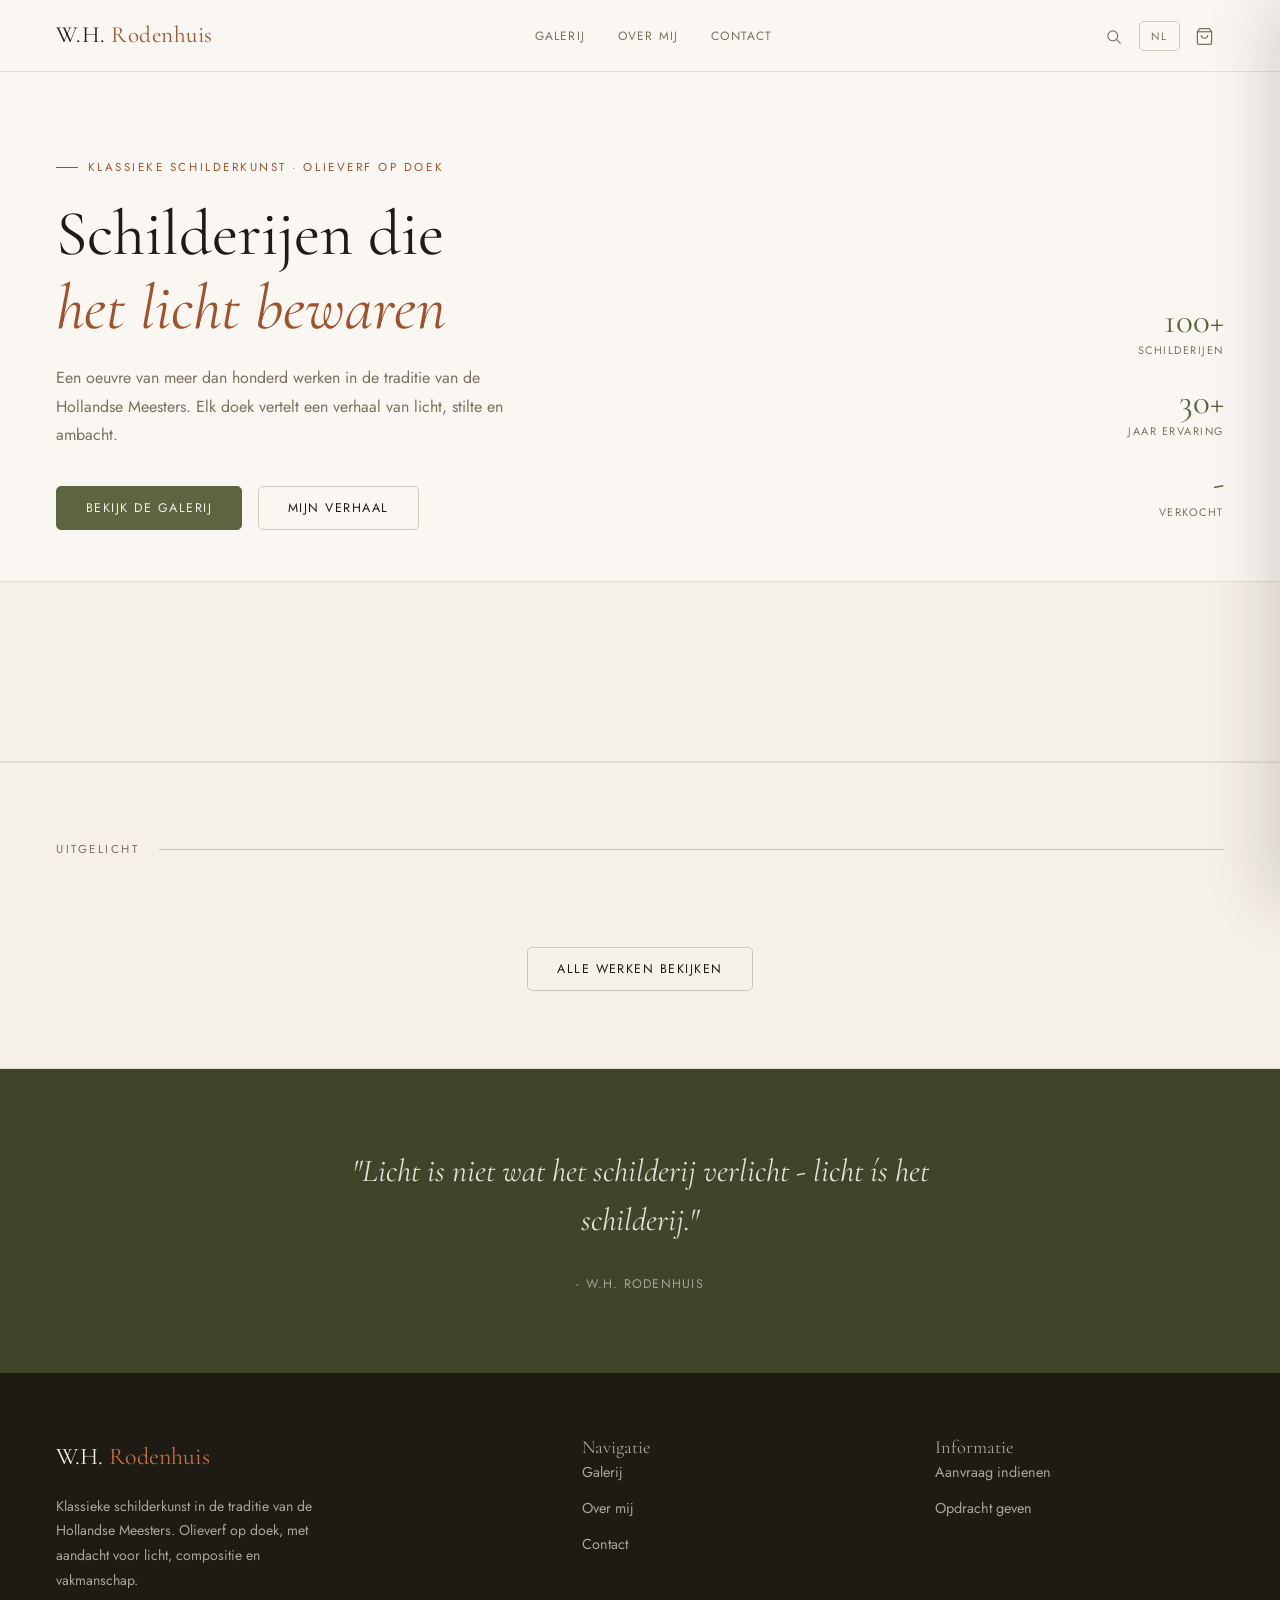
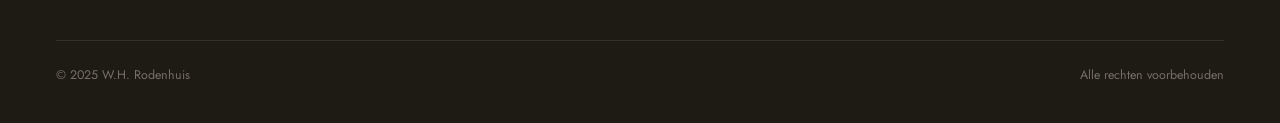
==== index.html @ 431b0f41 "improvements" ====
<!DOCTYPE html>
<html lang="nl">
<head>
  <meta charset="UTF-8">
  <meta name="viewport" content="width=device-width, initial-scale=1.0">
  <title>W.H. Rodenhuis - Klassieke Schilderkunst</title>
  <meta name="description" content="Originele klassieke schilderijen van W.H. Rodenhuis. Olieverf op doek, in de traditie van de Hollandse Meesters.">
  <meta property="og:title"       content="W.H. Rodenhuis - Klassieke Schilderkunst">
  <meta property="og:description" content="Olieverf op doek in de traditie van de Hollandse Meesters.">
  <meta property="og:type"        content="website">

  <!-- Google Fonts -->
  <link rel="preconnect" href="https://fonts.googleapis.com">
  <link rel="preconnect" href="https://fonts.gstatic.com" crossorigin>
  <link href="https://fonts.googleapis.com/css2?family=Cormorant+Garamond:ital,wght@0,300;0,400;0,500;0,600;1,300;1,400&family=Jost:wght@300;400;500&display=swap" rel="stylesheet">

  <!-- Stylesheet -->
  <link rel="stylesheet" href="css/style.css">

  <!-- Firebase (ES module - stelt window._fb in) -->
  <script type="module" src="js/firebase-config.js"></script>

  <!-- Applicatielogica (ES module) -->
  <script type="module" src="app.js"></script>
</head>
<body>

<!-- ═══════════════════════════════════════════════════════════════
     GLOBALE UI-ELEMENTEN
════════════════════════════════════════════════════════════════════ -->

<div id="toast" role="status" aria-live="polite"></div>
<div id="overlay" onclick="closeCart()"></div>

<!-- ─── NAVIGATIE ─── -->
<nav id="nav" role="navigation">
  <div class="wrap nav-inner">
    <a class="nav-brand" href="#" onclick="showPage('home')">W.H. <span>Rodenhuis</span></a>
    <div class="nav-links">
      <a href="#" onclick="showPage('gallery')" data-i18n="nav.gallery">Galerij</a>
      <a href="#" onclick="showPage('about')"   data-i18n="nav.about">Over mij</a>
      <a href="#" onclick="showPage('contact')" data-i18n="nav.contact">Contact</a>
    </div>
    <div class="nav-right">
      <button class="nav-icon-btn" onclick="toggleSearch()" aria-label="Zoeken">
        <svg viewBox="0 0 24 24"><circle cx="11" cy="11" r="7"/><line x1="16.5" y1="16.5" x2="22" y2="22"/></svg>
      </button>
      <button class="lang-toggle" onclick="toggleLang()" id="lang-btn">NL</button>
      <button class="cart-btn" onclick="toggleCart()" aria-label="Selectie">
        <svg viewBox="0 0 24 24"><path d="M6 2L3 6v14a2 2 0 002 2h14a2 2 0 002-2V6l-3-4z"/><line x1="3" y1="6" x2="21" y2="6"/><path d="M16 10a4 4 0 01-8 0"/></svg>
        <span class="cart-count" id="cart-count">0</span>
      </button>
      <button class="hamburger" onclick="toggleMobile()" aria-label="Menu">
        <span></span><span></span><span></span>
      </button>
    </div>
  </div>
</nav>

<!-- Mobiel uitklapmenu -->
<div class="mobile-menu" id="mobile-menu">
  <a href="#" onclick="showPage('gallery'); closeMobile()" data-i18n="nav.gallery">Galerij</a>
  <a href="#" onclick="showPage('about');   closeMobile()" data-i18n="nav.about">Over mij</a>
  <a href="#" onclick="showPage('contact'); closeMobile()" data-i18n="nav.contact">Contact</a>
</div>

<!-- ─── ZOEKOVERLAY ─── -->
<div id="search-overlay" role="dialog" aria-label="Zoeken">
  <div class="search-box">
    <div class="search-input-row">
      <input type="text" id="search-input"
        placeholder="Zoek op titel, tag, stijl…"
        oninput="doSearch(this.value)"
        autocomplete="off">
      <button class="btn" onclick="toggleSearch()" data-i18n="btn.close">Sluiten</button>
    </div>
    <div id="search-results" role="list"></div>
  </div>
</div>

<!-- ─── SELECTIE SIDEBAR ─── -->
<aside id="cart-sidebar" aria-label="Uw selectie">
  <div class="cart-header">
    <h3 data-i18n="cart.title">Selectie</h3>
    <button class="cart-close-btn" onclick="closeCart()" aria-label="Selectie sluiten">✕</button>
  </div>
  <div class="cart-body" id="cart-body">
    <div class="cart-empty" data-i18n="cart.empty">Uw selectie is leeg.</div>
  </div>
  <div class="cart-footer" id="cart-footer" style="display:none">
    <div class="cart-total">
      <span data-i18n="cart.total">Totaal</span>
      <strong id="cart-total-price">€ 0</strong>
    </div>
    <button class="btn btn-solid" style="width:100%" onclick="sendEnquiry()">
      <span data-i18n="cart.enquire">Stuur aanvraag</span>
    </button>
    <p class="cart-enquire-note" data-i18n="cart.note">
      Schilderijen worden op aanvraag gereserveerd. U ontvangt een bevestiging per e-mail.
    </p>
  </div>
</aside>


<!-- ═══════════════════════════════════════════════════════════════
     PAGINA: HOME
════════════════════════════════════════════════════════════════════ -->
<main class="page active" id="page-home">

  <section id="hero" aria-label="Welkom">
    <div class="wrap hero-inner">
      <div class="hero-text">
        <span class="hero-eyebrow fade-up" data-i18n="hero.eyebrow">Klassieke Schilderkunst · Olieverf op Doek</span>
        <h1 class="fade-up delay-1">
          <span data-i18n="hero.title1">Schilderijen die</span><br>
          <em data-i18n="hero.title2">het licht bewaren</em>
        </h1>
        <p class="fade-up delay-2" data-i18n="hero.sub">
          Een oeuvre van meer dan honderd werken in de traditie van de Hollandse Meesters. Elk doek vertelt een verhaal van licht, stilte en ambacht.
        </p>
        <div class="hero-actions fade-up delay-3">
          <button class="btn btn-solid" onclick="showPage('gallery')" data-i18n="btn.gallery">Bekijk de galerij</button>
          <button class="btn"           onclick="showPage('about')"   data-i18n="btn.about">Mijn verhaal</button>
        </div>
      </div>
      <div class="hero-stats fade-up delay-4">
        <div class="hero-stat">
          <span class="hero-stat-num" id="stat-paintings">100+</span>
          <span class="hero-stat-label" data-i18n="stat.paintings">Schilderijen</span>
        </div>
        <div class="hero-stat">
          <span class="hero-stat-num">30+</span>
          <span class="hero-stat-label" data-i18n="stat.years">Jaar ervaring</span>
        </div>
        <div class="hero-stat">
          <span class="hero-stat-num" id="stat-sold">-</span>
          <span class="hero-stat-label" data-i18n="stat.sold">Verkocht</span>
        </div>
      </div>
    </div>

    <!-- Scrolling thumbnail strip -->
    <div class="hero-strip-wrap" aria-hidden="true">
      <div class="hero-strip" id="hero-strip"></div>
    </div>
  </section>

  <!-- Uitgelichte schilderijen -->
  <section class="section" style="background:var(--linen);border-top:1px solid var(--border);border-bottom:1px solid var(--border)">
    <div class="wrap">
      <div class="section-label"><span data-i18n="section.featured">Uitgelicht</span></div>
      <div class="grid-auto" id="featured-grid"></div>
      <div style="text-align:center;margin-top:2.5rem">
        <button class="btn" onclick="showPage('gallery')" data-i18n="btn.allworks">Alle werken bekijken</button>
      </div>
    </div>
  </section>

  <!-- Citaat -->
  <section class="section" style="background:var(--olive-dk);color:var(--linen)">
    <div class="wrap" style="text-align:center;max-width:800px">
      <p style="font-family:var(--ff-serif);font-size:clamp(1.3rem,3vw,2rem);font-style:italic;line-height:1.55;margin-bottom:1.5rem;opacity:0.9"
         data-i18n="quote.text">
        "Licht is niet wat het schilderij verlicht - licht ís het schilderij."
      </p>
      <span class="small" style="opacity:0.55">- W.H. Rodenhuis</span>
    </div>
  </section>

  <footer>
    <div class="wrap">
      <div class="footer-grid">
        <div>
          <div class="footer-brand">W.H. <span>Rodenhuis</span></div>
          <p data-i18n="footer.desc">Klassieke schilderkunst in de traditie van de Hollandse Meesters. Olieverf op doek, met aandacht voor licht, compositie en vakmanschap.</p>
        </div>
        <div>
          <h4 class="footer-col" data-i18n="footer.nav">Navigatie</h4>
          <ul class="footer-links">
            <li><a href="#" onclick="showPage('gallery')" data-i18n="nav.gallery">Galerij</a></li>
            <li><a href="#" onclick="showPage('about')"   data-i18n="nav.about">Over mij</a></li>
            <li><a href="#" onclick="showPage('contact')" data-i18n="nav.contact">Contact</a></li>
          </ul>
        </div>
        <div>
          <h4 class="footer-col" data-i18n="footer.info">Informatie</h4>
          <ul class="footer-links">
            <li><a href="#" onclick="showPage('contact')" data-i18n="footer.enquiry">Aanvraag indienen</a></li>
            <li><a href="#" onclick="showPage('contact')" data-i18n="footer.commission">Opdracht geven</a></li>
          </ul>
        </div>
      </div>
      <div class="footer-bottom">
        <span>© 2025 W.H. Rodenhuis</span>
        <span data-i18n="footer.rights">Alle rechten voorbehouden</span>
      </div>
    </div>
  </footer>
</main>


<!-- ═══════════════════════════════════════════════════════════════
     PAGINA: GALERIJ
════════════════════════════════════════════════════════════════════ -->
<div class="page page-inner" id="page-gallery">
  <section class="section">
    <div class="wrap">
      <div class="gallery-toolbar">
        <div>
          <h2 data-i18n="gallery.title">Galerij</h2>
          <p class="gallery-count" id="gallery-count"></p>
        </div>
        <div class="gallery-sort">
          <label class="sort-label" for="gallery-sort-select" data-i18n="gallery.sortby">Sorteren op</label>
          <select id="gallery-sort-select" class="sort-select" onchange="sortGallery(this.value)">
            <option value="default" data-i18n="sort.default">Standaard</option>
            <option value="year-desc" data-i18n="sort.year-desc">Jaar (nieuw-oud)</option>
            <option value="year-asc" data-i18n="sort.year-asc">Jaar (oud-nieuw)</option>
            <option value="price-asc" data-i18n="sort.price-asc">Prijs (laag-hoog)</option>
            <option value="price-desc" data-i18n="sort.price-desc">Prijs (hoog-laag)</option>
          </select>
        </div>
      </div>
      <div class="filters" id="gallery-filters">
        <button class="filter-chip active" data-filter="all" onclick="filterGallery('all')" data-i18n="filter.all">Alles</button>
      </div>
      <div class="grid-auto" id="gallery-grid"></div>
    </div>
  </section>
  <footer>
    <div class="wrap">
      <div class="footer-bottom">
        <span>© 2025 W.H. Rodenhuis</span>
        <a href="#" onclick="showPage('home')" data-i18n="footer.back">← Terug naar home</a>
      </div>
    </div>
  </footer>
</div>


<!-- ═══════════════════════════════════════════════════════════════
     PAGINA: OVER MIJ
════════════════════════════════════════════════════════════════════ -->
<div class="page page-inner" id="page-about">
  <section class="section">
    <div class="wrap">
      <div class="about-grid">
        <div class="about-portrait">
          <div class="about-portrait-placeholder" id="about-photo-wrap">
            <span data-i18n="about.photo">Foto wordt geladen…</span>
          </div>
        </div>
        <div class="about-text">
          <span class="hero-eyebrow" data-i18n="about.eyebrow">Over de kunstenaar</span>
          <h2>W.H. Rodenhuis</h2>
          <p data-i18n="about.bio1">W.H. Rodenhuis is een Nederlandse schilder die werkt in de traditie van de zeventiende-eeuwse Hollandse Meesters. Met olieverf op linnen doek bouwt hij composities op die rijke texturen en genuanceerd lichtgebruik combineren.</p>
          <p data-i18n="about.bio2">Zijn werk kenmerkt zich door een tijdloze rust - stillevens, landschappen en figuurstudies die de vergankelijkheid van het moment vastleggen in een permanente vorm.</p>

          <blockquote class="about-quote">
            <p data-i18n="quote.text">"Licht is niet wat het schilderij verlicht - licht ís het schilderij."</p>
          </blockquote>

          <div class="technique-grid">
            <div class="technique-card">
              <h4 data-i18n="tech.medium">Medium</h4>
              <p data-i18n="tech.medium.desc">Olieverf op linnen doek, geprepareerd met traditionele gesso.</p>
            </div>
            <div class="technique-card">
              <h4 data-i18n="tech.style">Stijl</h4>
              <p data-i18n="tech.style.desc">Klassiek-realistisch, geïnspireerd op de Hollandse Gouden Eeuw.</p>
            </div>
            <div class="technique-card">
              <h4 data-i18n="tech.process">Werkwijze</h4>
              <p data-i18n="tech.process.desc">Opgebouwd in lagen: imprimatura, dode verf, kleuren en glacis.</p>
            </div>
            <div class="technique-card">
              <h4 data-i18n="tech.size">Formaten</h4>
              <p data-i18n="tech.size.desc">Van intiem klein (20x25 cm) tot groot formaat (100x120 cm).</p>
            </div>
          </div>
          <div style="display:flex;gap:1rem;flex-wrap:wrap;margin-top:2rem">
            <button class="btn btn-solid" onclick="showPage('gallery')" data-i18n="btn.gallery">Bekijk de galerij</button>
            <button class="btn" onclick="showPage('contact')" data-i18n="btn.contact">Neem contact op</button>
          </div>
        </div>
      </div>
    </div>
  </section>
  <footer>
    <div class="wrap">
      <div class="footer-bottom">
        <span>© 2025 W.H. Rodenhuis</span>
        <a href="#" onclick="showPage('home')" data-i18n="footer.back">← Terug naar home</a>
      </div>
    </div>
  </footer>
</div>


<!-- ═══════════════════════════════════════════════════════════════
     PAGINA: CONTACT
════════════════════════════════════════════════════════════════════ -->
<div class="page page-inner" id="page-contact">
  <section class="section">
    <div class="wrap">
      <div class="contact-grid">
        <div class="contact-info">
          <span class="hero-eyebrow" data-i18n="contact.eyebrow">In contact komen</span>
          <h3 data-i18n="contact.title">Interesse in een werk, of een opdracht?</h3>
          <p data-i18n="contact.desc">Ik ga graag met u in gesprek over mijn werk, mogelijkheden voor aankoop of het realiseren van een persoonlijk schilderij in opdracht. Vul het formulier in en ik reageer binnen enkele dagen.</p>
          <div class="contact-details">
            <div class="contact-detail">
              <svg viewBox="0 0 24 24"><rect x="2" y="4" width="20" height="16" rx="2"/><path d="M2 7l10 7 10-7"/></svg>
              <a id="contact-email" href="mailto:info@whrodenhuis.nl">info@whrodenhuis.nl</a>
            </div>
            <div class="contact-detail">
              <svg viewBox="0 0 24 24"><circle cx="12" cy="10" r="3"/><path d="M12 2a8 8 0 018 8c0 5.5-8 14-8 14S4 15.5 4 10a8 8 0 018-8z"/></svg>
              <span>Nederland</span>
            </div>
          </div>
          <div class="contact-aside">
            <p data-i18n="contact.note">Heeft u al een werk op het oog? Voeg het toe aan uw selectie vanuit de galerij voor een gerichte aanvraag.</p>
            <button class="btn btn-sm" onclick="showPage('gallery')" data-i18n="btn.gallery">Naar de galerij</button>
          </div>
        </div>
        <div class="contact-form-wrap">
          <div id="contact-form-body">
            <div class="form-row">
              <div class="form-group">
                <label for="cf-name" data-i18n="form.name">Naam</label>
                <input class="form-control" type="text" id="cf-name" placeholder="Uw naam" autocomplete="name">
              </div>
              <div class="form-group">
                <label for="cf-email" data-i18n="form.email">E-mailadres</label>
                <input class="form-control" type="email" id="cf-email" placeholder="uw@email.nl" autocomplete="email">
              </div>
            </div>
            <div class="form-group">
              <label for="cf-subject" data-i18n="form.subject">Onderwerp</label>
              <input class="form-control" type="text" id="cf-subject" placeholder="Informatie / aanvraag / opdracht">
            </div>
            <div class="form-group">
              <label for="cf-message" data-i18n="form.message">Bericht</label>
              <textarea class="form-control" id="cf-message" rows="6" placeholder="Uw bericht…"></textarea>
            </div>
            <button class="btn btn-solid" style="width:100%" onclick="sendContact()" data-i18n="btn.send">Verstuur bericht</button>
            <div id="cf-status" style="margin-top:1rem" role="status" aria-live="polite"></div>
          </div>
        </div>
      </div>
    </div>
  </section>
  <footer>
    <div class="wrap">
      <div class="footer-bottom">
        <span>© 2025 W.H. Rodenhuis</span>
        <a href="#" onclick="showPage('home')" data-i18n="footer.back">← Terug naar home</a>
      </div>
    </div>
  </footer>
</div>


<!-- ═══════════════════════════════════════════════════════════════
     LIGHTBOX - Schilderijdetail + reviews
════════════════════════════════════════════════════════════════════ -->
<div id="lightbox" role="dialog" aria-modal="true" aria-label="Schilderijdetail">

  <!-- Prev / next keyboard + click -->
  <button class="lb-nav lb-prev" onclick="navigateLightbox(-1)" aria-label="Vorig schilderij">
    <svg viewBox="0 0 24 24" fill="none" stroke="currentColor" stroke-width="2"><polyline points="15 18 9 12 15 6"/></svg>
  </button>
  <button class="lb-nav lb-next" onclick="navigateLightbox(1)" aria-label="Volgend schilderij">
    <svg viewBox="0 0 24 24" fill="none" stroke="currentColor" stroke-width="2"><polyline points="9 6 15 12 9 18"/></svg>
  </button>

  <div class="lightbox-inner">

    <!-- Left: full painting -->
    <div class="lightbox-img-wrap">
      <img id="lb-img" src="" alt="">
    </div>

    <!-- Right: info panel -->
    <div class="lightbox-panel">
      <button class="lightbox-close" onclick="closeLightbox()" aria-label="Sluiten">
        <svg viewBox="0 0 24 24" fill="none" stroke="currentColor" stroke-width="1.8"><line x1="18" y1="6" x2="6" y2="18"/><line x1="6" y1="6" x2="18" y2="18"/></svg>
      </button>

      <div class="lightbox-panel-scroll">

        <!-- Title block -->
        <div class="lb-title-block">
          <h2 id="lb-title"></h2>
          <div class="lightbox-price" id="lb-price"></div>
        </div>

        <!-- Specs table -->
        <div class="lightbox-specs" id="lb-specs"></div>

        <!-- Story -->
        <p class="lightbox-story" id="lb-story"></p>

        <!-- Tags -->
        <div class="painting-tags" id="lb-tags"></div>

        <!-- Actions -->
        <div class="lightbox-actions" id="lb-actions"></div>

        <!-- Divider -->
        <div class="lb-divider"></div>

        <!-- Reviews -->
        <div class="lb-reviews-section">
          <h4 class="lb-section-title" data-i18n="reviews.title">Beoordelingen</h4>
          <div id="lb-reviews"></div>

          <details class="review-form-toggle">
            <summary data-i18n="reviews.leave">Laat een beoordeling achter</summary>
            <div class="review-form-body">
              <div class="form-group">
                <label for="rv-name" data-i18n="form.name">Naam</label>
                <input class="form-control" type="text" id="rv-name" placeholder="Uw naam">
              </div>
              <div class="form-group">
                <label data-i18n="reviews.rating">Beoordeling</label>
                <div class="stars-input" id="stars-input">
                  <span class="star-btn" data-v="1" tabindex="0">★</span>
                  <span class="star-btn" data-v="2" tabindex="0">★</span>
                  <span class="star-btn" data-v="3" tabindex="0">★</span>
                  <span class="star-btn" data-v="4" tabindex="0">★</span>
                  <span class="star-btn" data-v="5" tabindex="0">★</span>
                </div>
              </div>
              <div class="form-group">
                <label for="rv-text" data-i18n="reviews.comment">Opmerking</label>
                <textarea class="form-control" id="rv-text" rows="3" placeholder="Uw beoordeling…"></textarea>
              </div>
              <button class="btn btn-solid btn-sm" onclick="submitReview()" data-i18n="reviews.submit">
                Beoordeling plaatsen
              </button>
            </div>
          </details>
        </div>

      </div>
    </div>

  </div>
</div>



</body>
</html>
---- css/style.css ----
/* =============================================================================
   style.css - W.H. Rodenhuis
   Aards pallet: olijfgroen, terracotta, linnen, inkt.
   Lettertypen: Cormorant Garamond (serif) + Jost (sans).
============================================================================= */

/* -----------------------------------------------------------------------------
   1. DESIGN TOKENS
----------------------------------------------------------------------------- */
:root {
  --linen:       #F5F0E8;
  --linen-dark:  #EDE5D5;
  --canvas:      #FAF7F2;
  --olive:       #5C6440;
  --olive-lt:    #7A8558;
  --olive-dk:    #3E4529;
  --terra:       #A0522D;
  --terra-lt:    #C4713F;
  --terra-dk:    #7A3D1F;
  --ink:         #1E1A14;
  --ink-mid:     #3D3629;
  --muted:       #7A7060;
  --border:      rgba(92, 100, 64, 0.15);
  --border-md:   rgba(92, 100, 64, 0.28);
  --border-str:  rgba(92, 100, 64, 0.45);
  --shadow-sm:   0 1px 8px rgba(30, 26, 20, 0.07);
  --shadow:      0 4px 32px rgba(30, 26, 20, 0.10);
  --shadow-lg:   0 12px 56px rgba(30, 26, 20, 0.14);
  --shadow-xl:   0 24px 80px rgba(30, 26, 20, 0.18);
  --ff-serif:    'Cormorant Garamond', Georgia, serif;
  --ff-sans:     'Jost', system-ui, sans-serif;
  --nav-h:       72px;
  --r:           5px;
  --r-lg:        10px;
  --r-xl:        16px;
  --trans:       0.25s ease;
  --trans-slow:  0.45s ease;
}

/* -----------------------------------------------------------------------------
   2. RESET
----------------------------------------------------------------------------- */
*, *::before, *::after { box-sizing: border-box; margin: 0; padding: 0; }
html { scroll-behavior: smooth; font-size: 16px; -webkit-font-smoothing: antialiased; }
body {
  font-family: var(--ff-sans);
  background: var(--canvas);
  color: var(--ink);
  line-height: 1.7;
  overflow-x: hidden;
}
a      { color: inherit; text-decoration: none; }
img    { display: block; max-width: 100%; }
button { font-family: inherit; cursor: pointer; border: none; background: none; }
input, textarea, select { font-family: inherit; }

/* -----------------------------------------------------------------------------
   3. TYPOGRAFIE
----------------------------------------------------------------------------- */
h1, h2, h3, h4 { font-family: var(--ff-serif); font-weight: 400; line-height: 1.15; }
h1 { font-size: clamp(2.6rem, 5vw, 4.2rem); }
h2 { font-size: clamp(2rem, 3.5vw, 3rem); }
h3 { font-size: clamp(1.4rem, 2vw, 1.8rem); }
h4 { font-size: 1.15rem; }
.serif { font-family: var(--ff-serif); }
.muted { color: var(--muted); }
.small { font-size: 0.78rem; letter-spacing: 0.1em; text-transform: uppercase; }

/* -----------------------------------------------------------------------------
   4. LAYOUT
----------------------------------------------------------------------------- */
.wrap {
  max-width: 1300px;
  margin: 0 auto;
  padding: 0 clamp(1.25rem, 5vw, 3.5rem);
}
.section { padding: clamp(3.5rem, 6vw, 6rem) 0; }
.grid-auto {
  display: grid;
  grid-template-columns: repeat(auto-fill, minmax(210px, 1fr));
  gap: 1.5rem;
}

/* -----------------------------------------------------------------------------
   5. KNOPPEN
----------------------------------------------------------------------------- */
.btn {
  display: inline-flex;
  align-items: center;
  gap: 0.5rem;
  padding: 0.75rem 1.8rem;
  font-size: 0.78rem;
  letter-spacing: 0.12em;
  text-transform: uppercase;
  font-weight: 400;
  border: 1px solid var(--border-md);
  border-radius: var(--r);
  transition: all var(--trans);
  cursor: pointer;
  background: transparent;
  color: var(--ink);
  white-space: nowrap;
}
.btn:hover {
  background: var(--olive);
  color: var(--linen);
  border-color: var(--olive);
  transform: translateY(-1px);
  box-shadow: var(--shadow-sm);
}
.btn:active { transform: translateY(0); }
.btn-solid { background: var(--olive); color: var(--linen); border-color: var(--olive); }
.btn-solid:hover { background: var(--olive-dk); border-color: var(--olive-dk); }
.btn-terra { background: var(--terra); color: var(--linen); border-color: var(--terra); }
.btn-terra:hover { background: var(--terra-dk); border-color: var(--terra-dk); }
.btn-sm { padding: 0.5rem 1.1rem; font-size: 0.72rem; }
.btn-danger { color: var(--terra); border-color: var(--terra); }
.btn-danger:hover { background: var(--terra); color: var(--linen); }

/* -----------------------------------------------------------------------------
   6. FORMULIEREN
----------------------------------------------------------------------------- */
.form-group { margin-bottom: 1.25rem; }
.form-group label {
  display: block;
  font-size: 0.72rem;
  letter-spacing: 0.1em;
  text-transform: uppercase;
  color: var(--muted);
  margin-bottom: 0.5rem;
}
.form-control {
  width: 100%;
  padding: 0.8rem 1rem;
  border: 1px solid var(--border-md);
  border-radius: var(--r);
  background: var(--canvas);
  color: var(--ink);
  outline: none;
  font-size: 0.95rem;
  line-height: 1.5;
  transition: border-color var(--trans), box-shadow var(--trans);
  appearance: none;
}
.form-control:focus {
  border-color: var(--olive);
  box-shadow: 0 0 0 3px rgba(92, 100, 64, 0.12);
}
.form-control::placeholder { color: var(--muted); opacity: 0.7; }
.form-row { display: grid; grid-template-columns: 1fr 1fr; gap: 1rem; }
.alert {
  padding: 0.8rem 1.1rem;
  border-radius: var(--r);
  font-size: 0.88rem;
  margin-bottom: 1rem;
  line-height: 1.5;
}
.alert-err { background: #fde8e8; color: #7a1f1f; border: 1px solid #f0a0a0; }
.alert-ok  { background: #e8f4ea; color: #1f4a24; border: 1px solid #a0d0a5; }

/* -----------------------------------------------------------------------------
   7. NAVIGATIE
----------------------------------------------------------------------------- */
#nav {
  position: fixed;
  top: 0; left: 0; right: 0;
  z-index: 900;
  height: var(--nav-h);
  background: rgba(250, 247, 242, 0.94);
  backdrop-filter: blur(16px);
  -webkit-backdrop-filter: blur(16px);
  border-bottom: 1px solid var(--border);
  transition: box-shadow var(--trans);
}
#nav.scrolled { box-shadow: var(--shadow); }

.nav-inner {
  display: flex;
  align-items: center;
  justify-content: space-between;
  height: var(--nav-h);
  gap: 2rem;
}
.nav-brand {
  font-family: var(--ff-serif);
  font-size: 1.45rem;
  letter-spacing: 0.02em;
  color: var(--ink);
  flex-shrink: 0;
  transition: opacity var(--trans);
}
.nav-brand:hover { opacity: 0.72; }
.nav-brand span  { color: var(--terra); }

.nav-links { display: flex; align-items: center; gap: 0.25rem; }
.nav-links a {
  padding: 0.45rem 0.9rem;
  font-size: 0.75rem;
  letter-spacing: 0.1em;
  text-transform: uppercase;
  color: var(--muted);
  border-radius: var(--r);
  transition: all var(--trans);
  position: relative;
}
.nav-links a::after {
  content: '';
  position: absolute;
  bottom: 2px; left: 0.9rem; right: 0.9rem;
  height: 1px;
  background: var(--terra);
  transform: scaleX(0);
  transition: transform var(--trans);
  transform-origin: left;
}
.nav-links a:hover         { color: var(--ink); }
.nav-links a:hover::after,
.nav-links a.active::after { transform: scaleX(1); }
.nav-links a.active        { color: var(--ink); }

.nav-right { display: flex; align-items: center; gap: 0.4rem; flex-shrink: 0; }

.nav-icon-btn {
  display: flex; align-items: center; justify-content: center;
  width: 38px; height: 38px;
  border-radius: var(--r);
  color: var(--muted);
  transition: all var(--trans);
  border: 1px solid transparent;
}
.nav-icon-btn:hover { background: var(--linen-dark); color: var(--ink); border-color: var(--border); }
.nav-icon-btn svg { width: 17px; height: 17px; stroke-width: 1.6; fill: none; stroke: currentColor; }

.lang-toggle {
  font-size: 0.68rem; letter-spacing: 0.14em; text-transform: uppercase;
  padding: 0.35rem 0.7rem;
  border: 1px solid var(--border-md);
  border-radius: var(--r);
  background: transparent; color: var(--muted);
  cursor: pointer; font-family: var(--ff-sans);
  transition: all var(--trans);
}
.lang-toggle:hover { background: var(--linen-dark); color: var(--ink); border-color: var(--border-str); }

.cart-btn {
  position: relative;
  display: flex; align-items: center; justify-content: center;
  width: 38px; height: 38px;
  border-radius: var(--r);
  border: 1px solid transparent;
  color: var(--muted); transition: all var(--trans);
}
.cart-btn:hover { background: var(--linen-dark); color: var(--ink); border-color: var(--border); }
.cart-btn svg   { width: 19px; height: 19px; stroke-width: 1.6; fill: none; stroke: currentColor; }

.cart-count {
  position: absolute; top: -5px; right: -5px;
  width: 17px; height: 17px;
  border-radius: 50%; background: var(--terra); color: #fff;
  font-size: 0.6rem; font-weight: 500;
  display: none; align-items: center; justify-content: center;
}
.cart-count.visible { display: flex; }

.hamburger {
  display: none; flex-direction: column; justify-content: center; gap: 5px;
  width: 38px; height: 38px; padding: 0.5rem;
  border-radius: var(--r); transition: all var(--trans);
}
.hamburger:hover { background: var(--linen-dark); }
.hamburger span  { display: block; width: 20px; height: 1.5px; background: var(--ink); transition: all var(--trans); }

.mobile-menu {
  display: none; position: fixed;
  top: var(--nav-h); left: 0; right: 0;
  background: var(--canvas);
  border-bottom: 1px solid var(--border);
  padding: 0.75rem 1rem 1rem;
  z-index: 800; flex-direction: column; gap: 0.15rem;
  box-shadow: var(--shadow);
}
.mobile-menu.open { display: flex; }
.mobile-menu a {
  padding: 0.7rem 1rem; font-size: 0.82rem;
  letter-spacing: 0.09em; text-transform: uppercase;
  color: var(--muted); border-radius: var(--r); transition: all var(--trans);
}
.mobile-menu a:hover { background: var(--linen-dark); color: var(--ink); }

/* -----------------------------------------------------------------------------
   8. ZOEKOVERLAY
----------------------------------------------------------------------------- */
#search-overlay {
  position: fixed; inset: 0; z-index: 1100;
  background: rgba(30, 26, 20, 0.65); backdrop-filter: blur(6px);
  display: none; align-items: flex-start; justify-content: center;
  padding-top: 100px;
}
#search-overlay.open { display: flex; }
.search-box {
  background: var(--canvas); border-radius: var(--r-lg);
  padding: 1.75rem; width: min(660px, 94vw); box-shadow: var(--shadow-xl);
}
.search-input-row { display: flex; gap: 0.75rem; }
.search-input-row input {
  flex: 1; padding: 0.85rem 1.1rem;
  border: 1px solid var(--border-md); border-radius: var(--r);
  font-size: 1rem; background: var(--linen); color: var(--ink);
  outline: none; transition: border-color var(--trans);
}
.search-input-row input:focus { border-color: var(--olive); }
#search-results { margin-top: 1.25rem; display: grid; gap: 0.6rem; max-height: 440px; overflow-y: auto; }
.search-result-item {
  display: flex; gap: 1rem; align-items: center;
  padding: 0.75rem; border-radius: var(--r);
  border: 1px solid var(--border); background: var(--linen);
  cursor: pointer; transition: all var(--trans);
}
.search-result-item:hover { border-color: var(--olive-lt); background: var(--linen-dark); transform: translateX(3px); }
.search-result-thumb { width: 54px; height: 54px; object-fit: cover; border-radius: var(--r); flex-shrink: 0; background: var(--linen-dark); }
.search-result-info h4 { font-size: 0.95rem; margin-bottom: 0.1rem; }
.search-result-info p  { font-size: 0.78rem; color: var(--muted); }

/* -----------------------------------------------------------------------------
   9. PAGINASYSTEEM
----------------------------------------------------------------------------- */
.page          { display: none; padding-top: var(--nav-h); min-height: 100vh; }
.page.active   { display: block; }
#page-home     { padding-top: 0; }
.page-inner > .section:first-child { padding-top: clamp(3.5rem, 6vw, 5.5rem); }

/* -----------------------------------------------------------------------------
   10. HERO - compact editorial, no fullscreen
----------------------------------------------------------------------------- */
#hero {
  padding-top: var(--nav-h);
  background: var(--canvas);
  border-bottom: 1px solid var(--border);
  overflow: hidden;
}

.hero-inner {
  display: grid;
  grid-template-columns: 1fr auto;
  align-items: end;
  gap: 3rem;
  padding-top: clamp(3.5rem, 6vw, 5rem);
  padding-bottom: clamp(2.5rem, 4vw, 3.5rem);
}

.hero-text { max-width: 640px; }

.hero-eyebrow {
  display: inline-flex;
  align-items: center;
  gap: 0.6rem;
  font-size: 0.72rem;
  letter-spacing: 0.22em;
  text-transform: uppercase;
  color: var(--terra);
  margin-bottom: 1.25rem;
}
.hero-eyebrow::before {
  content: '';
  display: block;
  width: 22px; height: 1px;
  background: var(--terra);
  flex-shrink: 0;
}

.hero-text h1    { margin-bottom: 1.25rem; }
.hero-text h1 em { font-style: italic; color: var(--terra); }
.hero-text p     { font-size: 1rem; color: var(--muted); max-width: 48ch; margin-bottom: 2.25rem; line-height: 1.78; }
.hero-actions    { display: flex; flex-wrap: wrap; gap: 1rem; }

/* Mini stat block - right side of hero */
.hero-stats {
  display: flex;
  flex-direction: column;
  gap: 1.5rem;
  flex-shrink: 0;
  padding-bottom: 0.5rem;
}
.hero-stat        { text-align: right; }
.hero-stat-num    { display: block; font-family: var(--ff-serif); font-size: 2.2rem; color: var(--olive); line-height: 1; }
.hero-stat-label  { display: block; font-size: 0.68rem; letter-spacing: 0.14em; text-transform: uppercase; color: var(--muted); margin-top: 0.2rem; }

/* Scrolling thumbnail strip */
.hero-strip-wrap {
  width: 100%;
  overflow: hidden;
  border-top: 1px solid var(--border);
  background: var(--linen);
  height: 180px;
}
.hero-strip {
  display: flex;
  gap: 3px;
  height: 100%;
  animation: strip-scroll 40s linear infinite;
  width: max-content;
}
.hero-strip:hover { animation-play-state: paused; }
.hero-strip-item {
  height: 100%;
  flex-shrink: 0;
  cursor: pointer;
  overflow: hidden;
  position: relative;
}
.hero-strip-item img {
  height: 100%;
  width: auto;
  max-width: none;
  object-fit: contain;
  transition: opacity var(--trans);
  display: block;
}
.hero-strip-item::after {
  content: '';
  position: absolute; inset: 0;
  background: rgba(30,26,20,0);
  transition: background var(--trans);
}
.hero-strip-item:hover::after { background: rgba(30,26,20,0.12); }

@keyframes strip-scroll {
  from { transform: translateX(0); }
  to   { transform: translateX(-50%); }
}

/* -----------------------------------------------------------------------------
   12. SECTIELABEL
----------------------------------------------------------------------------- */
.section-label { display: flex; align-items: center; gap: 1.25rem; margin-bottom: 3rem; }
.section-label::after { content: ''; flex: 1; height: 1px; background: var(--border-md); }
.section-label span {
  font-size: 0.72rem; letter-spacing: 0.22em; text-transform: uppercase;
  color: var(--muted); flex-shrink: 0;
}

/* -----------------------------------------------------------------------------
   13. SCHILDERIJKAART
----------------------------------------------------------------------------- */
.painting-card {
  background: var(--canvas); border: 1px solid var(--border); border-radius: var(--r-lg);
  overflow: hidden; cursor: pointer;
  transition: transform var(--trans-slow), box-shadow var(--trans-slow), border-color var(--trans);
}
.painting-card:hover { transform: translateY(-5px); box-shadow: var(--shadow-lg); border-color: var(--border-md); }

/* Fixed height container, contain so full painting is always visible */
.painting-card-img {
  height: 200px;
  overflow: hidden;
  background: var(--linen-dark);
  position: relative;
  display: flex;
  align-items: center;
  justify-content: center;
}
.painting-card-img img {
  max-width: 100%;
  max-height: 100%;
  width: auto;
  height: auto;
  object-fit: contain;
  transition: transform 0.7s ease;
  display: block;
}
.painting-card:hover .painting-card-img img { transform: scale(1.05); }

.painting-card-overlay {
  position: absolute; inset: 0;
  background: rgba(30,26,20,0);
  opacity: 0; transition: opacity var(--trans-slow);
  display: flex; align-items: flex-end; padding: 0.9rem;
}
.painting-card:hover .painting-card-overlay { opacity: 1; background: rgba(30,26,20,0.12); }
.painting-card-overlay-text {
  color: rgba(245, 240, 232, 0.92); font-size: 0.65rem; letter-spacing: 0.14em; text-transform: uppercase;
}
.sold-badge {
  position: absolute; top: 0.6rem; right: 0.6rem;
  background: var(--terra); color: var(--linen);
  font-size: 0.62rem; letter-spacing: 0.12em; text-transform: uppercase;
  padding: 0.2rem 0.5rem; border-radius: 20px;
}
.painting-card-body    { padding: 0.85rem 1rem 1rem; }
.painting-card-body h3 { font-size: 1rem; margin-bottom: 0.15rem; transition: color var(--trans); }
.painting-card:hover .painting-card-body h3 { color: var(--terra); }
.painting-card-meta    { display: flex; justify-content: space-between; align-items: center; margin-top: 0.35rem; }
.painting-card-price   { font-family: var(--ff-serif); font-size: 0.95rem; color: var(--terra); }
.painting-card-year    { font-size: 0.7rem; color: var(--muted); }
.painting-tags         { display: flex; flex-wrap: wrap; gap: 0.3rem; margin-top: 0.55rem; }
.tag {
  font-size: 0.62rem; padding: 0.16rem 0.45rem;
  background: var(--linen-dark); border-radius: 20px;
  color: var(--muted); letter-spacing: 0.04em; border: 1px solid var(--border);
}

.reveal { opacity: 0; transform: translateY(22px); transition: opacity 0.6s ease, transform 0.6s ease; }
.reveal.visible { opacity: 1; transform: translateY(0); }

/* -----------------------------------------------------------------------------
   14. GALERIJ
----------------------------------------------------------------------------- */
.gallery-toolbar {
  display: flex; justify-content: space-between; align-items: flex-end;
  margin-bottom: 1.25rem; flex-wrap: wrap; gap: 1rem;
}
.gallery-count { font-size: 0.82rem; color: var(--muted); margin-top: 0.3rem; }
.gallery-sort  { display: flex; align-items: center; gap: 0.6rem; }
.sort-label    { font-size: 0.72rem; letter-spacing: 0.08em; text-transform: uppercase; color: var(--muted); white-space: nowrap; }
.sort-select {
  font-size: 0.82rem; padding: 0.4rem 0.75rem;
  border: 1px solid var(--border-md); border-radius: var(--r);
  background: var(--canvas); color: var(--ink); cursor: pointer;
  outline: none; transition: border-color var(--trans);
  font-family: var(--ff-sans); appearance: none;
}
.sort-select:focus { border-color: var(--olive); }
.filters { display: flex; flex-wrap: wrap; gap: 0.45rem; margin-bottom: 2rem; align-items: center; }
.filter-chip {
  padding: 0.38rem 0.95rem; font-size: 0.72rem; letter-spacing: 0.08em;
  border: 1px solid var(--border-md); border-radius: 20px;
  background: transparent; color: var(--muted); cursor: pointer; transition: all var(--trans);
}
.filter-chip:hover  { border-color: var(--olive-lt); color: var(--olive); }
.filter-chip.active { background: var(--olive); color: var(--linen); border-color: var(--olive); }

/* -----------------------------------------------------------------------------
   15. LIGHTBOX - redesigned: painting full height, narrow panel right
----------------------------------------------------------------------------- */
#lightbox {
  position: fixed; inset: 0; z-index: 1200;
  background: rgba(14, 12, 9, 0.94);
  display: none; align-items: stretch; justify-content: center;
  padding: 0;
}
#lightbox.open { display: flex; }

/* Prev / next arrows */
.lb-nav {
  position: absolute; top: 50%; transform: translateY(-50%);
  z-index: 10; width: 48px; height: 48px;
  display: flex; align-items: center; justify-content: center;
  color: rgba(245,240,232,0.55);
  border-radius: 50%;
  border: 1px solid rgba(245,240,232,0.15);
  background: rgba(30,26,20,0.5);
  transition: all var(--trans);
}
.lb-nav:hover { color: var(--linen); background: rgba(30,26,20,0.85); border-color: rgba(245,240,232,0.4); }
.lb-nav svg   { width: 20px; height: 20px; }
.lb-prev      { left: 1rem; }
.lb-next      { right: 1rem; }

.lightbox-inner {
  display: flex;
  width: 100%; height: 100%;
  max-width: 1400px;
  margin: 0 auto;
}

/* Painting takes up as much space as possible */
.lightbox-img-wrap {
  flex: 1;
  display: flex;
  align-items: center;
  justify-content: center;
  padding: 3rem 1.5rem 3rem 4rem;
  min-width: 0;
}
.lightbox-img-wrap img {
  max-width: 100%;
  max-height: calc(100vh - 6rem);
  width: auto;
  height: auto;
  object-fit: contain;
  display: block;
  box-shadow: 0 24px 80px rgba(0,0,0,0.6);
}

/* Narrow scrollable info panel */
.lightbox-panel {
  width: 340px;
  flex-shrink: 0;
  background: var(--canvas);
  display: flex;
  flex-direction: column;
  position: relative;
  overflow: hidden;
}

.lightbox-close {
  position: absolute; top: 1rem; right: 1rem;
  width: 36px; height: 36px;
  display: flex; align-items: center; justify-content: center;
  border-radius: 50%;
  color: var(--muted); background: transparent;
  border: 1px solid var(--border);
  transition: all var(--trans); z-index: 2; cursor: pointer;
}
.lightbox-close:hover { background: var(--linen-dark); color: var(--ink); }
.lightbox-close svg   { width: 16px; height: 16px; }

.lightbox-panel-scroll {
  flex: 1; overflow-y: auto;
  padding: 2.5rem 1.75rem 2rem;
  padding-top: 3.5rem;
}

.lb-title-block    { margin-bottom: 1.5rem; }
.lb-title-block h2 { font-size: 1.65rem; line-height: 1.2; margin-bottom: 0.5rem; }
.lightbox-price    { font-family: var(--ff-serif); font-size: 1.4rem; color: var(--terra); }

.lightbox-specs  { margin-bottom: 1.25rem; }
.lightbox-spec {
  display: flex; justify-content: space-between;
  padding: 0.45rem 0; border-bottom: 1px solid var(--border); font-size: 0.85rem;
}
.lightbox-spec:last-child { border: none; }
.lightbox-spec .label     { color: var(--muted); }

.lightbox-story {
  font-size: 0.92rem; color: var(--muted); line-height: 1.8; margin-bottom: 1rem;
}
.lightbox-actions  { display: flex; gap: 0.6rem; flex-wrap: wrap; margin-top: 1.25rem; }

.lb-divider {
  height: 1px; background: var(--border); margin: 1.5rem 0;
}
.lb-section-title  { font-size: 0.85rem; font-family: var(--ff-serif); margin-bottom: 0.75rem; }

/* Review form as collapsible <details> */
.review-form-toggle {
  margin-top: 1rem;
}
.review-form-toggle summary {
  font-size: 0.78rem; letter-spacing: 0.08em; text-transform: uppercase;
  color: var(--olive); cursor: pointer; list-style: none;
  display: flex; align-items: center; gap: 0.5rem;
  padding: 0.5rem 0;
  border-top: 1px solid var(--border);
  transition: color var(--trans);
}
.review-form-toggle summary:hover { color: var(--olive-dk); }
.review-form-toggle summary::before { content: '+'; font-size: 1.1rem; line-height: 1; }
.review-form-toggle[open] summary::before { content: '-'; }
.review-form-body {
  padding-top: 1rem;
}

/* -----------------------------------------------------------------------------
   16. REVIEWS
----------------------------------------------------------------------------- */
.review-form { background: var(--linen); border: 1px solid var(--border); border-radius: var(--r-lg); padding: 1.5rem; margin-top: 1.5rem; }
.review-form h4 { margin-bottom: 1rem; }
.stars-input { display: flex; gap: 0.25rem; }
.star-btn { font-size: 1.5rem; cursor: pointer; color: var(--border-md); transition: color var(--trans), transform var(--trans); line-height: 1; }
.star-btn:hover { transform: scale(1.15); }
.star-btn.on { color: var(--terra); }
.review-list { display: grid; gap: 0.85rem; margin-top: 1rem; }
.review-item { background: var(--canvas); border: 1px solid var(--border); border-radius: var(--r-lg); padding: 1.1rem 1.25rem; }
.review-header { display: flex; justify-content: space-between; margin-bottom: 0.4rem; align-items: center; }
.review-author { font-weight: 500; font-size: 0.92rem; }
.review-stars  { color: var(--terra); letter-spacing: 0.05em; }
.review-text   { font-size: 0.88rem; color: var(--muted); line-height: 1.65; }

/* -----------------------------------------------------------------------------
   17. OVER MIJ
----------------------------------------------------------------------------- */
.about-grid { display: grid; grid-template-columns: 1fr 1.6fr; gap: 4.5rem; align-items: start; }
.about-portrait { position: sticky; top: calc(var(--nav-h) + 2rem); }
.about-portrait img { border-radius: var(--r-lg); width: 100%; object-fit: cover; aspect-ratio: 3 / 4; box-shadow: var(--shadow); }
.about-portrait-placeholder {
  aspect-ratio: 3 / 4; background: var(--linen-dark); border-radius: var(--r-lg);
  display: flex; align-items: center; justify-content: center;
  color: var(--muted); font-size: 0.9rem; border: 2px dashed var(--border-md);
}
.about-text h2 { margin-bottom: 0.75rem; margin-top: 0.25rem; }
.about-text p  { color: var(--muted); margin-bottom: 1.1rem; font-size: 1.02rem; line-height: 1.82; }

.about-quote {
  border-left: 3px solid var(--terra);
  margin: 2rem 0;
  padding: 1rem 0 1rem 1.5rem;
}
.about-quote p {
  font-family: var(--ff-serif);
  font-size: 1.3rem;
  font-style: italic;
  color: var(--ink-mid);
  line-height: 1.5;
  margin-bottom: 0;
}

.technique-grid { display: grid; grid-template-columns: 1fr 1fr; gap: 0.85rem; margin: 1.75rem 0; }
.technique-card {
  background: var(--linen); border: 1px solid var(--border); border-radius: var(--r-lg); padding: 1.25rem;
  transition: border-color var(--trans), box-shadow var(--trans);
}
.technique-card:hover { border-color: var(--border-md); box-shadow: var(--shadow-sm); }
.technique-card h4 { font-size: 0.95rem; margin-bottom: 0.4rem; color: var(--olive-dk); font-family: var(--ff-serif); }
.technique-card p  { font-size: 0.85rem; color: var(--muted); line-height: 1.65; }

/* -----------------------------------------------------------------------------
   18. CONTACT
----------------------------------------------------------------------------- */
.contact-grid    { display: grid; grid-template-columns: 1fr 1.3fr; gap: 4.5rem; align-items: start; }
.contact-info h3 { font-size: clamp(1.5rem, 2.5vw, 2rem); margin-bottom: 1rem; line-height: 1.25; }
.contact-info p  { color: var(--muted); margin-bottom: 1.5rem; line-height: 1.8; font-size: 1rem; }
.contact-details { margin-bottom: 1.75rem; }
.contact-detail  { display: flex; gap: 0.85rem; align-items: center; margin-bottom: 0.75rem; font-size: 0.92rem; color: var(--muted); }
.contact-detail svg { width: 16px; height: 16px; flex-shrink: 0; stroke: var(--terra); stroke-width: 1.5; fill: none; }
.contact-detail a { color: var(--muted); transition: color var(--trans); }
.contact-detail a:hover { color: var(--terra); }
.contact-aside {
  background: var(--linen); border: 1px solid var(--border); border-radius: var(--r-lg);
  padding: 1.25rem; margin-top: 1.5rem;
}
.contact-aside p { font-size: 0.88rem; color: var(--muted); margin-bottom: 0.85rem; line-height: 1.65; }
.contact-form-wrap { background: var(--linen); border: 1px solid var(--border); border-radius: var(--r-xl); padding: 2.25rem; }

/* -----------------------------------------------------------------------------
   19. WINKELMANDJE
----------------------------------------------------------------------------- */
#cart-sidebar {
  position: fixed; top: 0; right: 0; bottom: 0;
  width: min(430px, 100vw); background: var(--canvas);
  box-shadow: -12px 0 60px rgba(30, 26, 20, 0.16);
  z-index: 1300; transform: translateX(100%);
  transition: transform 0.4s cubic-bezier(0.32, 0, 0.15, 1);
  display: flex; flex-direction: column;
}
#cart-sidebar.open { transform: translateX(0); }
.cart-header { padding: 1.75rem 1.75rem 1.25rem; border-bottom: 1px solid var(--border); display: flex; justify-content: space-between; align-items: center; }
.cart-close-btn {
  width: 32px; height: 32px; display: flex; align-items: center; justify-content: center;
  border-radius: 50%; color: var(--muted); font-size: 1.1rem; transition: all var(--trans);
}
.cart-close-btn:hover { background: var(--linen-dark); color: var(--ink); }
.cart-body  { flex: 1; overflow-y: auto; padding: 1.25rem 1.75rem; }
.cart-item  { display: grid; grid-template-columns: 68px 1fr auto; gap: 1rem; align-items: center; padding: 1rem 0; border-bottom: 1px solid var(--border); }
.cart-item img { width: 68px; height: 68px; object-fit: cover; border-radius: var(--r); background: var(--linen-dark); }
.cart-item-title { font-size: 0.92rem; font-weight: 500; margin-bottom: 0.2rem; }
.cart-item-price { font-size: 0.85rem; color: var(--terra); font-family: var(--ff-serif); }
.cart-remove {
  font-size: 1rem; color: var(--muted); cursor: pointer; transition: color var(--trans);
  width: 28px; height: 28px; display: flex; align-items: center; justify-content: center; border-radius: 50%;
}
.cart-remove:hover { color: var(--terra); background: var(--linen-dark); }
.cart-empty  { padding: 3rem 1rem; text-align: center; color: var(--muted); font-size: 0.92rem; }
.cart-footer { padding: 1.25rem 1.75rem; border-top: 1px solid var(--border); background: var(--linen); }
.cart-total  { display: flex; justify-content: space-between; margin-bottom: 1.25rem; font-size: 0.88rem; color: var(--muted); align-items: baseline; }
.cart-total strong { font-family: var(--ff-serif); font-size: 1.5rem; color: var(--ink); }
.cart-enquire-note { font-size: 0.78rem; color: var(--muted); text-align: center; margin-top: 0.85rem; line-height: 1.55; }

/* -----------------------------------------------------------------------------
   20. OVERLAY
----------------------------------------------------------------------------- */
#overlay { position: fixed; inset: 0; background: rgba(30, 26, 20, 0.38); z-index: 1299; display: none; backdrop-filter: blur(2px); }
#overlay.open { display: block; }

/* -----------------------------------------------------------------------------
   21. FOOTER
----------------------------------------------------------------------------- */
footer { background: var(--ink); color: rgba(245, 240, 232, 0.65); padding: 4rem 0 2.25rem; }
.footer-grid { display: grid; grid-template-columns: 1.6fr 1fr 1fr; gap: 4rem; margin-bottom: 3rem; }
.footer-brand { font-family: var(--ff-serif); font-size: 1.5rem; color: var(--linen); margin-bottom: 1rem; }
.footer-brand span { color: var(--terra-lt); }
footer p { font-size: 0.88rem; line-height: 1.75; max-width: 34ch; }
.footer-col h4 {
  font-size: 0.68rem; letter-spacing: 0.18em; text-transform: uppercase;
  color: rgba(245, 240, 232, 0.4); margin-bottom: 1.25rem;
  font-family: var(--ff-sans); font-weight: 400;
}
.footer-links { list-style: none; }
.footer-links li { margin-bottom: 0.55rem; }
.footer-links a  { font-size: 0.9rem; transition: color var(--trans); }
.footer-links a:hover { color: var(--linen); }
.footer-bottom {
  border-top: 1px solid rgba(245, 240, 232, 0.1); padding-top: 1.5rem;
  display: flex; justify-content: space-between; align-items: center;
  font-size: 0.78rem; flex-wrap: wrap; gap: 0.5rem;
  color: rgba(245, 240, 232, 0.4);
}

/* -----------------------------------------------------------------------------
   22. TOAST
----------------------------------------------------------------------------- */
#toast {
  position: fixed; bottom: 2rem; left: 50%;
  transform: translateX(-50%) translateY(8px);
  background: var(--ink); color: var(--linen);
  padding: 0.8rem 1.6rem; border-radius: var(--r); font-size: 0.85rem;
  z-index: 9999; pointer-events: none; opacity: 0;
  transition: opacity 0.3s ease, transform 0.3s ease;
  white-space: nowrap; box-shadow: var(--shadow);
}
#toast.show { opacity: 1; transform: translateX(-50%) translateY(0); }

/* -----------------------------------------------------------------------------
   23. SKELETON LOADING
----------------------------------------------------------------------------- */
.skeleton {
  background: linear-gradient(90deg, var(--linen-dark) 25%, rgba(245,240,232,0.8) 50%, var(--linen-dark) 75%);
  background-size: 200% 100%; animation: shimmer 1.5s infinite;
}
@keyframes shimmer { to { background-position: -200% 0; } }
.loading-card      { border-radius: var(--r-lg); overflow: hidden; border: 1px solid var(--border); }
.loading-card-img  { aspect-ratio: 4 / 5; }
.loading-card-body { padding: 1.1rem; }
.loading-line      { height: 13px; border-radius: 4px; margin-bottom: 9px; }

/* -----------------------------------------------------------------------------
   24. ANIMATIES
----------------------------------------------------------------------------- */
@keyframes fadeUp {
  from { opacity: 0; transform: translateY(28px); }
  to   { opacity: 1; transform: translateY(0); }
}
.fade-up         { animation: fadeUp 0.7s ease both; }
.fade-up.delay-1 { animation-delay: 0.12s; }
.fade-up.delay-2 { animation-delay: 0.24s; }
.fade-up.delay-3 { animation-delay: 0.36s; }
.fade-up.delay-4 { animation-delay: 0.48s; }

/* -----------------------------------------------------------------------------
   25. RESPONSIEF
----------------------------------------------------------------------------- */
@media (max-width: 1024px) {
  .about-grid   { grid-template-columns: 1fr 1.4fr; gap: 3.5rem; }
  .contact-grid { grid-template-columns: 1fr 1.2fr; gap: 3.5rem; }
  .footer-grid  { grid-template-columns: 1fr 1fr; }
  .footer-grid > div:first-child { grid-column: 1 / -1; }
}
@media (max-width: 1024px) {
  .about-grid   { grid-template-columns: 1fr 1.4fr; gap: 3rem; }
  .contact-grid { grid-template-columns: 1fr; gap: 2.5rem; }
  .contact-form-wrap { padding: 1.75rem; }
  .lightbox-panel { width: 300px; }
  .footer-grid  { grid-template-columns: 1fr 1fr; }
  .footer-grid > div:first-child { grid-column: 1 / -1; }
}
@media (max-width: 900px) {
  .hero-inner   { grid-template-columns: 1fr; gap: 1.5rem; }
  .hero-stats   { flex-direction: row; justify-content: flex-start; gap: 2.5rem; }
  .hero-stat    { text-align: left; }
  .hero-strip-wrap { height: 140px; }

  /* Lightbox: stack vertically on tablet/mobile */
  .lightbox-inner   { flex-direction: column; }
  .lightbox-img-wrap {
    flex: none; height: 55vh; padding: 1.5rem 1.5rem 0;
  }
  .lightbox-img-wrap img { max-height: 100%; }
  .lightbox-panel {
    width: 100%; flex: 1; min-height: 0;
    border-top: 1px solid var(--border);
  }
  .lightbox-panel-scroll { padding: 1.25rem 1.5rem; padding-top: 1.5rem; }
  .lb-nav { display: none; }
  .lb-title-block h2 { font-size: 1.4rem; }

  .about-grid  { grid-template-columns: 1fr; gap: 2rem; }
  .about-portrait { position: relative; top: 0; max-width: 360px; }
  .footer-grid { grid-template-columns: 1fr; gap: 2rem; }
  .form-row    { grid-template-columns: 1fr; }
}
@media (max-width: 640px) {
  .nav-links  { display: none; }
  .hamburger  { display: flex; }
  .hero-text h1 { font-size: 2.2rem; }
  .hero-stats   { gap: 1.5rem; }
  .hero-stat-num { font-size: 1.8rem; }
  .technique-grid { grid-template-columns: 1fr; }
  .grid-auto  { grid-template-columns: repeat(auto-fill, minmax(155px, 1fr)); gap: 0.9rem; }
  .painting-card-img { height: 145px; }
  .hero-strip-wrap { height: 100px; }
  .gallery-toolbar { flex-direction: column; align-items: flex-start; }
}
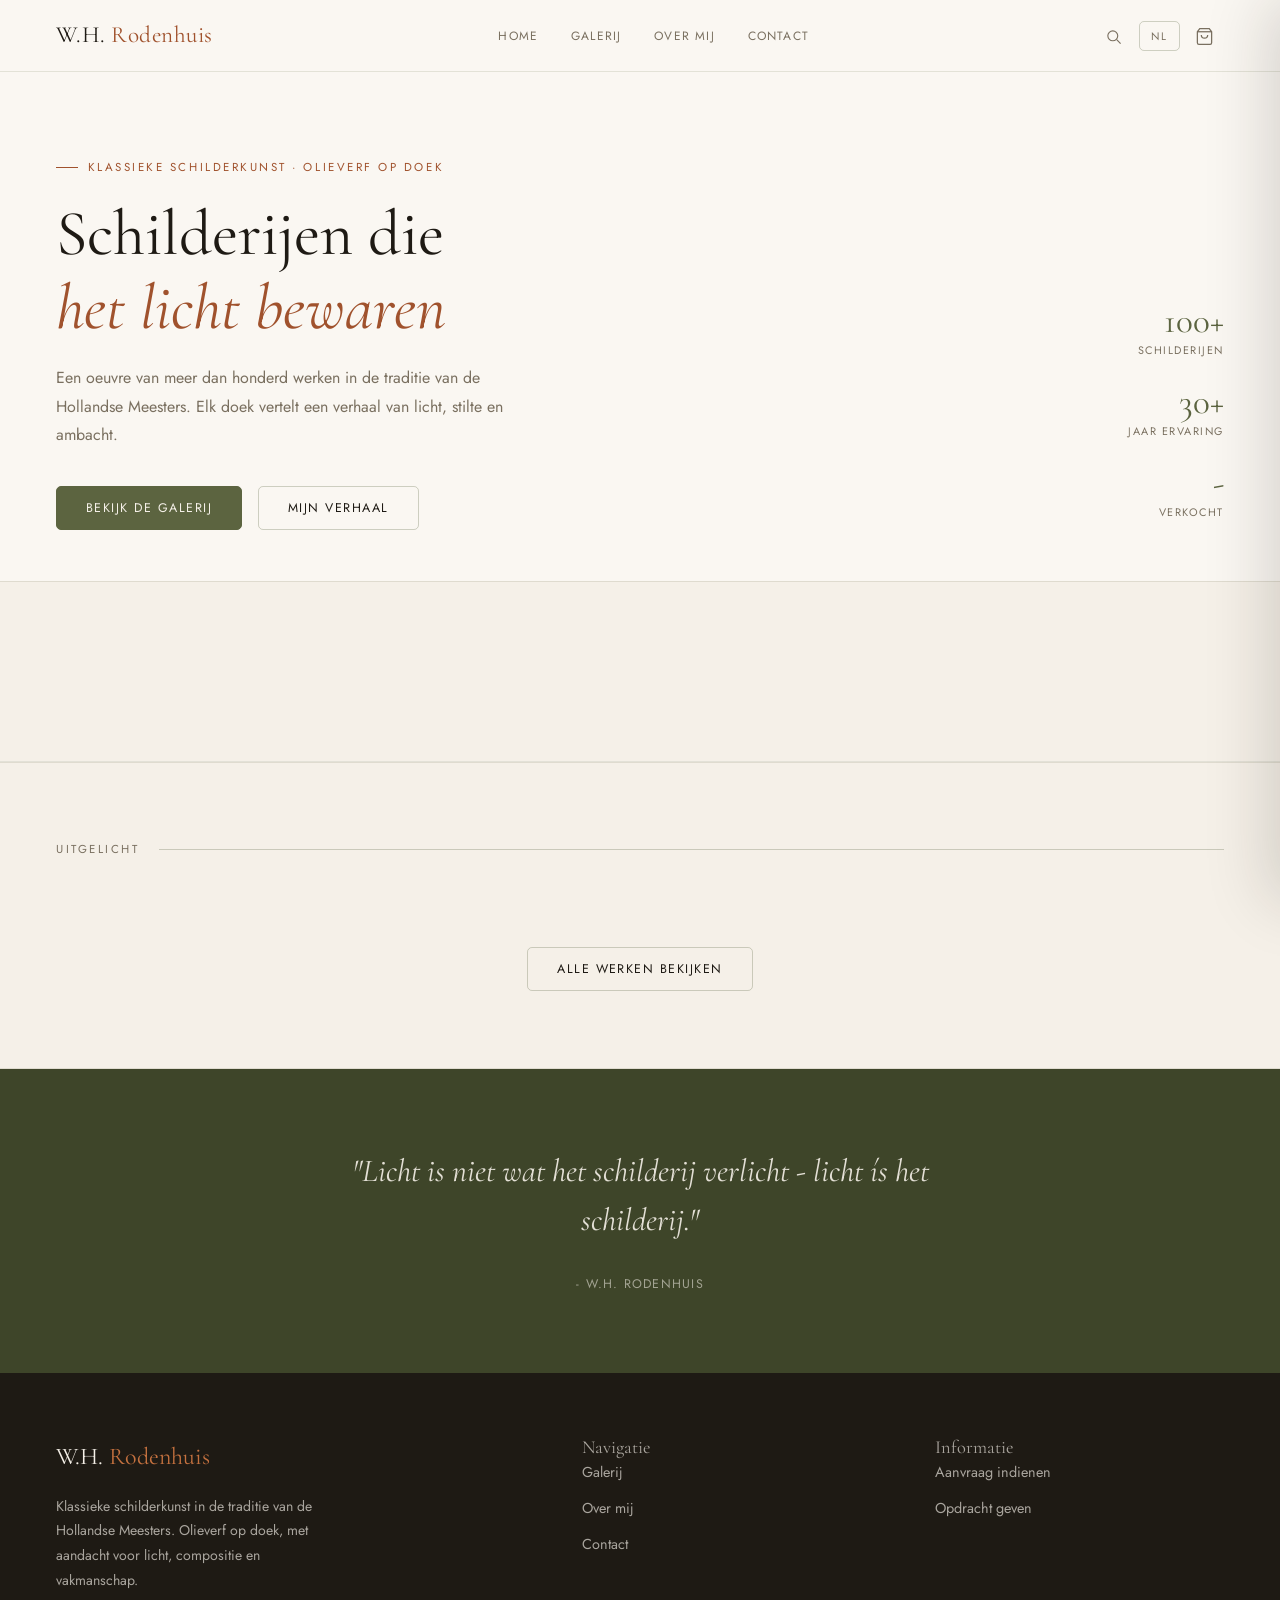
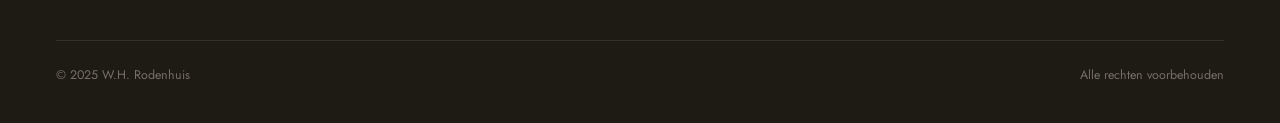
==== commit 7e805694: "impr" ====
--- a/index.html
+++ b/index.html
@@ -37,6 +37,7 @@
   <div class="wrap nav-inner">
     <a class="nav-brand" href="#" onclick="showPage('home')">W.H. <span>Rodenhuis</span></a>
     <div class="nav-links">
+      <a href="#" onclick="showPage('home')" data-i18n="nav.home">Home</a>
       <a href="#" onclick="showPage('gallery')" data-i18n="nav.gallery">Galerij</a>
       <a href="#" onclick="showPage('about')"   data-i18n="nav.about">Over mij</a>
       <a href="#" onclick="showPage('contact')" data-i18n="nav.contact">Contact</a>
@@ -59,6 +60,7 @@
 
 <!-- Mobiel uitklapmenu -->
 <div class="mobile-menu" id="mobile-menu">
+  <a href="#" onclick="showPage('home');    closeMobile()" data-i18n="nav.home">Home</a>
   <a href="#" onclick="showPage('gallery'); closeMobile()" data-i18n="nav.gallery">Galerij</a>
   <a href="#" onclick="showPage('about');   closeMobile()" data-i18n="nav.about">Over mij</a>
   <a href="#" onclick="showPage('contact'); closeMobile()" data-i18n="nav.contact">Contact</a>
@@ -88,16 +90,43 @@
     <div class="cart-empty" data-i18n="cart.empty">Uw selectie is leeg.</div>
   </div>
   <div class="cart-footer" id="cart-footer" style="display:none">
-    <div class="cart-total">
-      <span data-i18n="cart.total">Totaal</span>
-      <strong id="cart-total-price">€ 0</strong>
-    </div>
-    <button class="btn btn-solid" style="width:100%" onclick="sendEnquiry()">
-      <span data-i18n="cart.enquire">Stuur aanvraag</span>
-    </button>
-    <p class="cart-enquire-note" data-i18n="cart.note">
-      Schilderijen worden op aanvraag gereserveerd. U ontvangt een bevestiging per e-mail.
-    </p>
+    <!-- Step 1: overview + button -->
+    <div id="cart-step-1">
+      <div class="cart-total">
+        <span data-i18n="cart.total">Totaal</span>
+        <strong id="cart-total-price">€ 0</strong>
+      </div>
+      <button class="btn btn-solid" style="width:100%" onclick="showEnquiryForm()">
+        <span data-i18n="cart.enquire">Stuur aanvraag</span>
+      </button>
+      <p class="cart-enquire-note" data-i18n="cart.note">
+        Schilderijen worden op aanvraag gereserveerd. U ontvangt een bevestiging per e-mail.
+      </p>
+    </div>
+    <!-- Step 2: contact details form -->
+    <div id="cart-step-2" style="display:none">
+      <p class="cart-enquire-note" style="margin-bottom:1rem;text-align:left" data-i18n="cart.contactinfo">Vul uw contactgegevens in zodat ik u kan bereiken.</p>
+      <div class="form-group">
+        <label for="eq-name" data-i18n="form.name">Naam</label>
+        <input class="form-control form-control-sm" type="text" id="eq-name" placeholder="Uw naam" autocomplete="name">
+      </div>
+      <div class="form-group">
+        <label for="eq-email" data-i18n="form.email">E-mailadres</label>
+        <input class="form-control form-control-sm" type="email" id="eq-email" placeholder="uw@email.nl" autocomplete="email">
+      </div>
+      <div class="form-group">
+        <label for="eq-phone" data-i18n="form.phone">Telefoonnummer</label>
+        <input class="form-control form-control-sm" type="tel" id="eq-phone" placeholder="+31 6 ..." autocomplete="tel">
+      </div>
+      <div class="form-group">
+        <label for="eq-note" data-i18n="form.note">Opmerking (optioneel)</label>
+        <textarea class="form-control form-control-sm" id="eq-note" rows="2" placeholder="Eventuele vragen of opmerkingen..."></textarea>
+      </div>
+      <div style="display:flex;gap:0.6rem;margin-top:0.5rem">
+        <button class="btn btn-sm" onclick="hideEnquiryForm()" data-i18n="btn.back">Terug</button>
+        <button class="btn btn-solid btn-sm" style="flex:1" onclick="sendEnquiry()" data-i18n="cart.send">Verstuur aanvraag</button>
+      </div>
+    </div>
   </div>
 </aside>
 
--- a/css/style.css
+++ b/css/style.css
@@ -147,6 +147,7 @@
   box-shadow: 0 0 0 3px rgba(92, 100, 64, 0.12);
 }
 .form-control::placeholder { color: var(--muted); opacity: 0.7; }
+.form-control-sm { padding: 0.6rem 0.85rem; font-size: 0.88rem; }
 .form-row { display: grid; grid-template-columns: 1fr 1fr; gap: 1rem; }
 .alert {
   padding: 0.8rem 1.1rem;
@@ -673,11 +674,21 @@
 ----------------------------------------------------------------------------- */
 .about-grid { display: grid; grid-template-columns: 1fr 1.6fr; gap: 4.5rem; align-items: start; }
 .about-portrait { position: sticky; top: calc(var(--nav-h) + 2rem); }
-.about-portrait img { border-radius: var(--r-lg); width: 100%; object-fit: cover; aspect-ratio: 3 / 4; box-shadow: var(--shadow); }
+.about-portrait img {
+  border-radius: var(--r-lg);
+  width: 100%;
+  max-width: 320px;
+  object-fit: cover;
+  aspect-ratio: 3 / 4;
+  box-shadow: var(--shadow);
+}
 .about-portrait-placeholder {
-  aspect-ratio: 3 / 4; background: var(--linen-dark); border-radius: var(--r-lg);
+  aspect-ratio: 3 / 4;
+  max-width: 320px;
+  background: var(--linen-dark);
+  border-radius: var(--r-lg);
   display: flex; align-items: center; justify-content: center;
-  color: var(--muted); font-size: 0.9rem; border: 2px dashed var(--border-md);
+  color: var(--muted); font-size: 0.9rem;
 }
 .about-text h2 { margin-bottom: 0.75rem; margin-top: 0.25rem; }
 .about-text p  { color: var(--muted); margin-bottom: 1.1rem; font-size: 1.02rem; line-height: 1.82; }
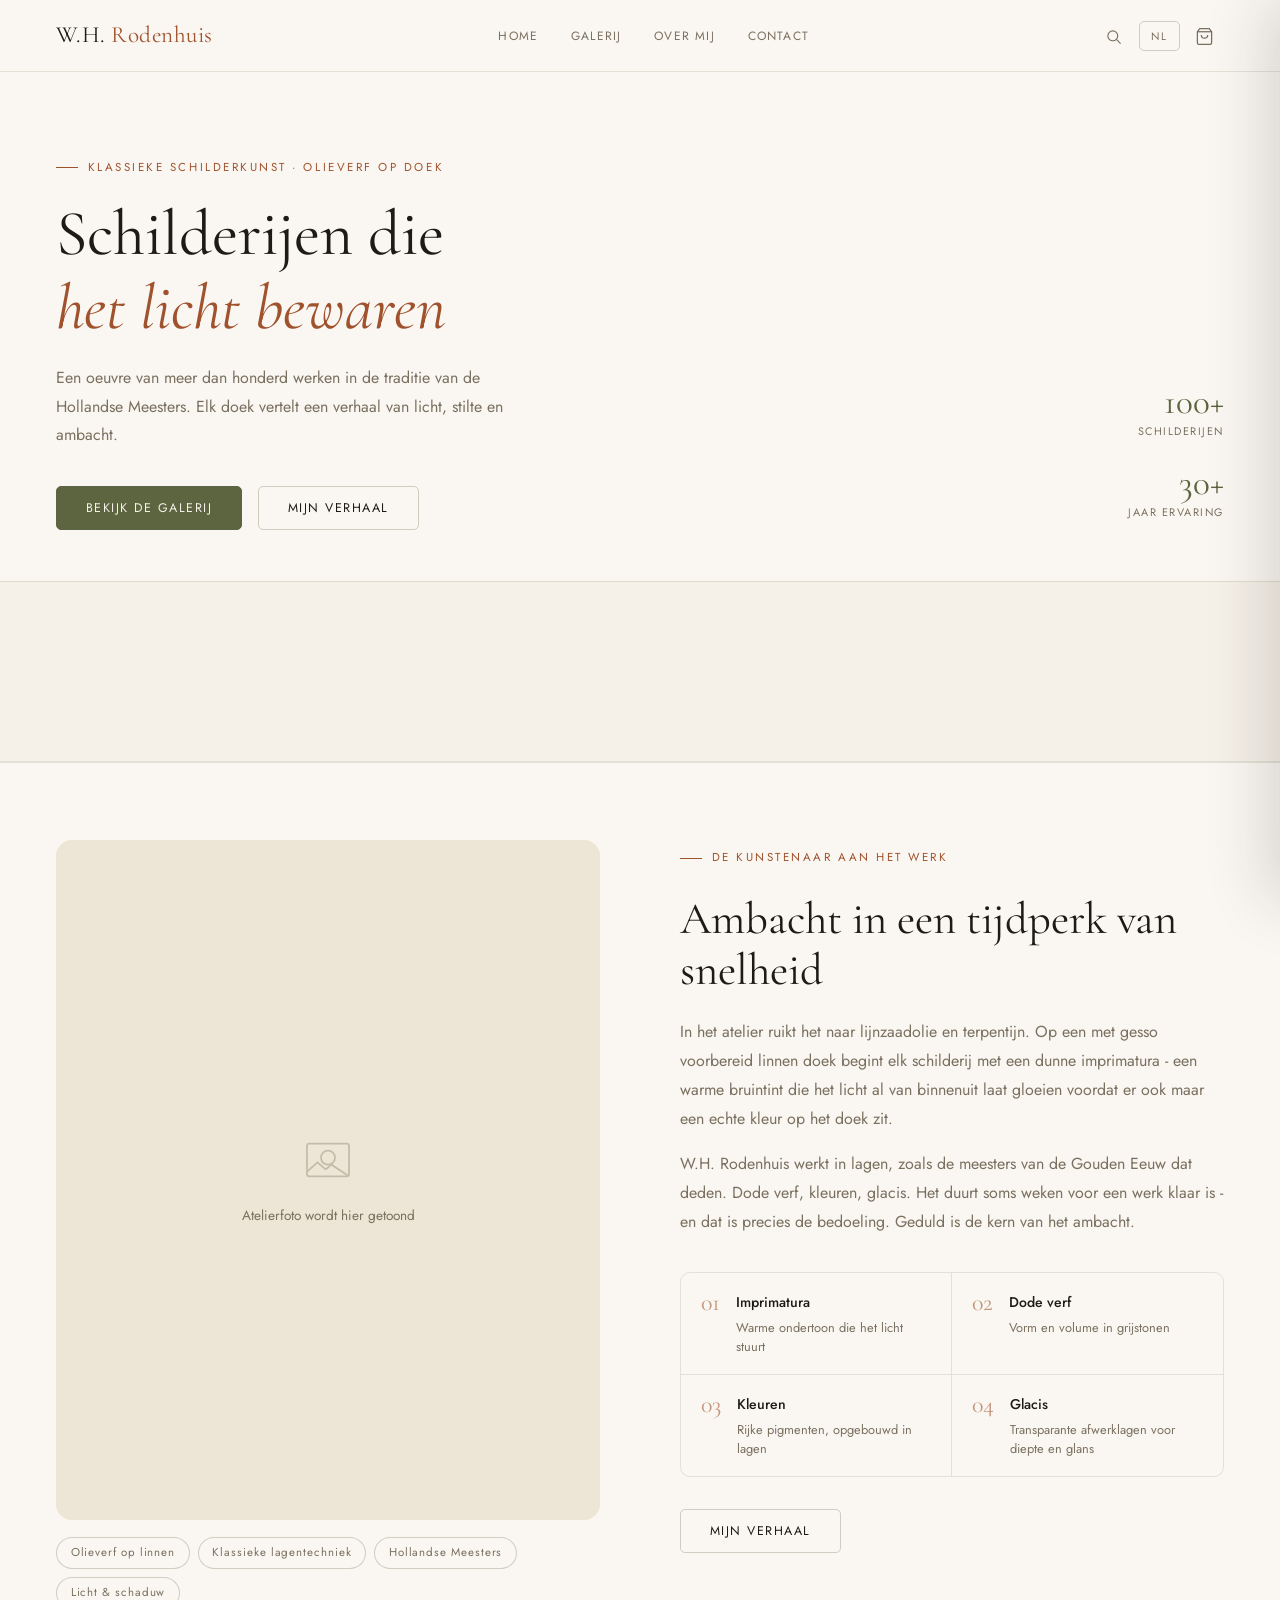
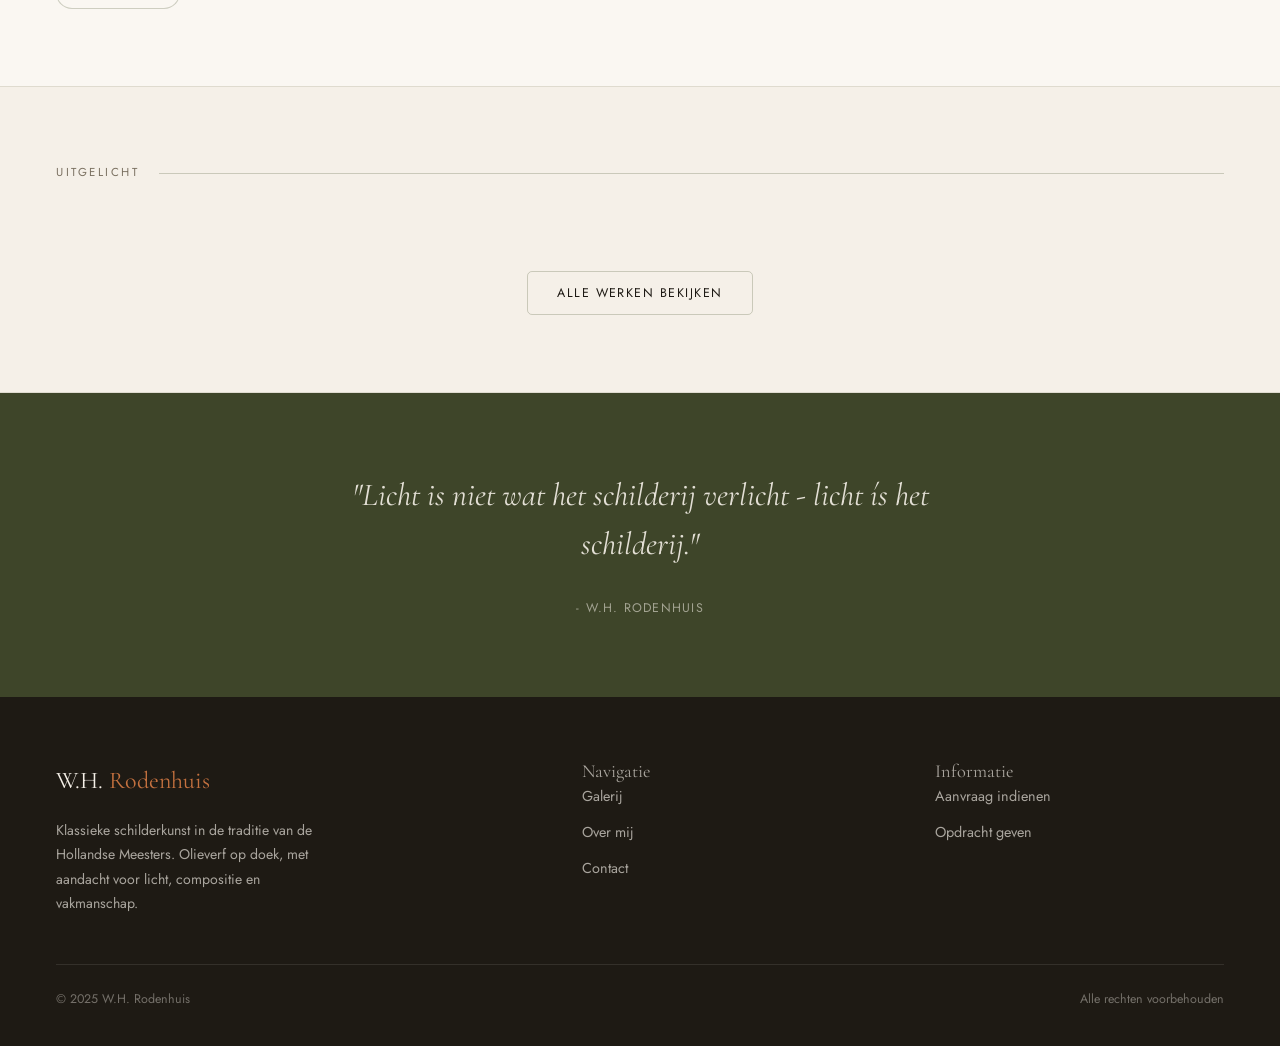
==== commit 5e7b754f: "updates" ====
--- a/index.html
+++ b/index.html
@@ -3,11 +3,12 @@
 <head>
   <meta charset="UTF-8">
   <meta name="viewport" content="width=device-width, initial-scale=1.0">
-  <title>W.H. Rodenhuis - Klassieke Schilderkunst</title>
+  <title>W.H. Rodenhuis - Schilderkunst</title>
   <meta name="description" content="Originele klassieke schilderijen van W.H. Rodenhuis. Olieverf op doek, in de traditie van de Hollandse Meesters.">
-  <meta property="og:title"       content="W.H. Rodenhuis - Klassieke Schilderkunst">
+  <meta property="og:title"       content="W.H. Rodenhuis - Schilderkunst">
   <meta property="og:description" content="Olieverf op doek in de traditie van de Hollandse Meesters.">
   <meta property="og:type"        content="website">
+  <link rel="icon" type="image/x-icon" href="favicon.ico">
 
   <!-- Google Fonts -->
   <link rel="preconnect" href="https://fonts.googleapis.com">
@@ -161,16 +162,84 @@
           <span class="hero-stat-num">30+</span>
           <span class="hero-stat-label" data-i18n="stat.years">Jaar ervaring</span>
         </div>
-        <div class="hero-stat">
-          <span class="hero-stat-num" id="stat-sold">-</span>
-          <span class="hero-stat-label" data-i18n="stat.sold">Verkocht</span>
-        </div>
       </div>
     </div>
 
     <!-- Scrolling thumbnail strip -->
     <div class="hero-strip-wrap" aria-hidden="true">
       <div class="hero-strip" id="hero-strip"></div>
+    </div>
+  </section>
+
+  <!-- De kunstenaar aan het werk -->
+  <section class="section atelier-section">
+    <div class="wrap">
+      <div class="atelier-grid">
+
+        <!-- Foto links -->
+        <div class="atelier-img-wrap">
+          <div class="atelier-img-inner" id="atelier-img-inner">
+            <!-- Placeholder tot atelierfoto is ingesteld in admin -->
+            <div class="atelier-placeholder">
+              <svg viewBox="0 0 48 48" fill="none" stroke="currentColor" stroke-width="1.5">
+                <rect x="6" y="10" width="36" height="28" rx="2"/>
+                <circle cx="24" cy="22" r="6"/>
+                <path d="M6 34l9-8 7 6 5-4 15 10"/>
+              </svg>
+              <span data-i18n="atelier.photo.placeholder">Atelierfoto wordt hier getoond</span>
+            </div>
+          </div>
+          <!-- Techniek-chips -->
+          <div class="atelier-chips">
+            <span class="atelier-chip" data-i18n="atelier.chip1">Olieverf op linnen</span>
+            <span class="atelier-chip" data-i18n="atelier.chip2">Klassieke lagentechniek</span>
+            <span class="atelier-chip" data-i18n="atelier.chip3">Hollandse Meesters</span>
+            <span class="atelier-chip" data-i18n="atelier.chip4">Licht &amp; schaduw</span>
+          </div>
+        </div>
+
+        <!-- Tekst rechts -->
+        <div class="atelier-text">
+          <span class="hero-eyebrow" data-i18n="atelier.eyebrow">De kunstenaar aan het werk</span>
+          <h2 data-i18n="atelier.title">Ambacht in een tijdperk van snelheid</h2>
+          <p data-i18n="atelier.body1">In het atelier ruikt het naar lijnzaadolie en terpentijn. Op een met gesso voorbereid linnen doek begint elk schilderij met een dunne imprimatura - een warme bruintint die het licht al van binnenuit laat gloeien voordat er ook maar een echte kleur op het doek zit.</p>
+          <p data-i18n="atelier.body2">W.H. Rodenhuis werkt in lagen, zoals de meesters van de Gouden Eeuw dat deden. Dode verf, kleuren, glacis. Het duurt soms weken voor een werk klaar is - en dat is precies de bedoeling. Geduld is de kern van het ambacht.</p>
+
+          <div class="atelier-process">
+            <div class="atelier-step">
+              <span class="atelier-step-num">01</span>
+              <div>
+                <strong data-i18n="atelier.step1.title">Imprimatura</strong>
+                <p data-i18n="atelier.step1.desc">Warme ondertoon die het licht stuurt</p>
+              </div>
+            </div>
+            <div class="atelier-step">
+              <span class="atelier-step-num">02</span>
+              <div>
+                <strong data-i18n="atelier.step2.title">Dode verf</strong>
+                <p data-i18n="atelier.step2.desc">Vorm en volume in grijstonen</p>
+              </div>
+            </div>
+            <div class="atelier-step">
+              <span class="atelier-step-num">03</span>
+              <div>
+                <strong data-i18n="atelier.step3.title">Kleuren</strong>
+                <p data-i18n="atelier.step3.desc">Rijke pigmenten, opgebouwd in lagen</p>
+              </div>
+            </div>
+            <div class="atelier-step">
+              <span class="atelier-step-num">04</span>
+              <div>
+                <strong data-i18n="atelier.step4.title">Glacis</strong>
+                <p data-i18n="atelier.step4.desc">Transparante afwerklagen voor diepte en glans</p>
+              </div>
+            </div>
+          </div>
+
+          <button class="btn" onclick="showPage('about')" data-i18n="btn.about" style="margin-top:2rem">Mijn verhaal</button>
+        </div>
+
+      </div>
     </div>
   </section>
 
--- a/css/style.css
+++ b/css/style.css
@@ -670,6 +670,166 @@
 .review-text   { font-size: 0.88rem; color: var(--muted); line-height: 1.65; }
 
 /* -----------------------------------------------------------------------------
+   16b. ATELIER SECTIE - De kunstenaar aan het werk
+----------------------------------------------------------------------------- */
+.atelier-section {
+  background: var(--canvas);
+  border-top: 1px solid var(--border);
+}
+
+.atelier-grid {
+  display: grid;
+  grid-template-columns: 1fr 1fr;
+  gap: 5rem;
+  align-items: start;
+}
+
+/* Left: photo + chips */
+.atelier-img-wrap { position: sticky; top: calc(var(--nav-h) + 2rem); }
+
+.atelier-img-inner {
+  border-radius: var(--r-xl);
+  overflow: hidden;
+  background: var(--linen-dark);
+  aspect-ratio: 4 / 5;
+  position: relative;
+}
+
+.atelier-img-inner img {
+  width: 100%;
+  height: 100%;
+  object-fit: cover;
+  display: block;
+}
+
+.atelier-placeholder {
+  width: 100%;
+  height: 100%;
+  display: flex;
+  flex-direction: column;
+  align-items: center;
+  justify-content: center;
+  gap: 1rem;
+  color: var(--muted);
+  font-size: 0.85rem;
+  padding: 2rem;
+  text-align: center;
+}
+
+.atelier-placeholder svg {
+  width: 56px;
+  height: 56px;
+  opacity: 0.35;
+  stroke: var(--muted);
+}
+
+.atelier-chips {
+  display: flex;
+  flex-wrap: wrap;
+  gap: 0.5rem;
+  margin-top: 1.1rem;
+}
+
+.atelier-chip {
+  font-size: 0.72rem;
+  letter-spacing: 0.08em;
+  padding: 0.32rem 0.85rem;
+  border: 1px solid var(--border-md);
+  border-radius: 20px;
+  color: var(--muted);
+  background: var(--canvas);
+  transition: all var(--trans);
+}
+
+.atelier-chip:hover {
+  border-color: var(--olive);
+  color: var(--olive);
+  background: var(--linen);
+}
+
+/* Right: text */
+.atelier-text h2 {
+  margin-bottom: 1.25rem;
+  margin-top: 0.35rem;
+}
+
+.atelier-text p {
+  color: var(--muted);
+  font-size: 1rem;
+  line-height: 1.82;
+  margin-bottom: 1rem;
+}
+
+/* Process steps */
+.atelier-process {
+  display: grid;
+  grid-template-columns: 1fr 1fr;
+  gap: 0;
+  margin-top: 2.25rem;
+  border: 1px solid var(--border);
+  border-radius: var(--r-lg);
+  overflow: hidden;
+}
+
+.atelier-step {
+  display: flex;
+  gap: 1rem;
+  align-items: flex-start;
+  padding: 1.1rem 1.25rem;
+  border-bottom: 1px solid var(--border);
+  border-right: 1px solid var(--border);
+  transition: background var(--trans);
+}
+
+.atelier-step:hover { background: var(--linen); }
+
+/* Remove right border from even steps, bottom border from last two */
+.atelier-step:nth-child(2n)   { border-right: none; }
+.atelier-step:nth-child(3),
+.atelier-step:nth-child(4)    { border-bottom: none; }
+
+.atelier-step-num {
+  font-family: var(--ff-serif);
+  font-size: 1.5rem;
+  color: var(--terra);
+  line-height: 1;
+  flex-shrink: 0;
+  opacity: 0.6;
+}
+
+.atelier-step strong {
+  display: block;
+  font-size: 0.88rem;
+  font-weight: 500;
+  margin-bottom: 0.2rem;
+  color: var(--ink);
+}
+
+.atelier-step p {
+  font-size: 0.8rem;
+  color: var(--muted);
+  line-height: 1.5;
+  margin: 0;
+}
+
+/* Responsive */
+@media (max-width: 900px) {
+  .atelier-grid {
+    grid-template-columns: 1fr;
+    gap: 2.5rem;
+  }
+  .atelier-img-wrap { position: relative; top: 0; }
+  .atelier-img-inner { aspect-ratio: 16 / 9; }
+}
+
+@media (max-width: 640px) {
+  .atelier-process { grid-template-columns: 1fr; }
+  .atelier-step:nth-child(2n) { border-right: none; }
+  .atelier-step:nth-child(3)  { border-bottom: 1px solid var(--border); }
+  .atelier-step:last-child    { border-bottom: none; }
+}
+
+/* -----------------------------------------------------------------------------
    17. OVER MIJ
 ----------------------------------------------------------------------------- */
 .about-grid { display: grid; grid-template-columns: 1fr 1.6fr; gap: 4.5rem; align-items: start; }
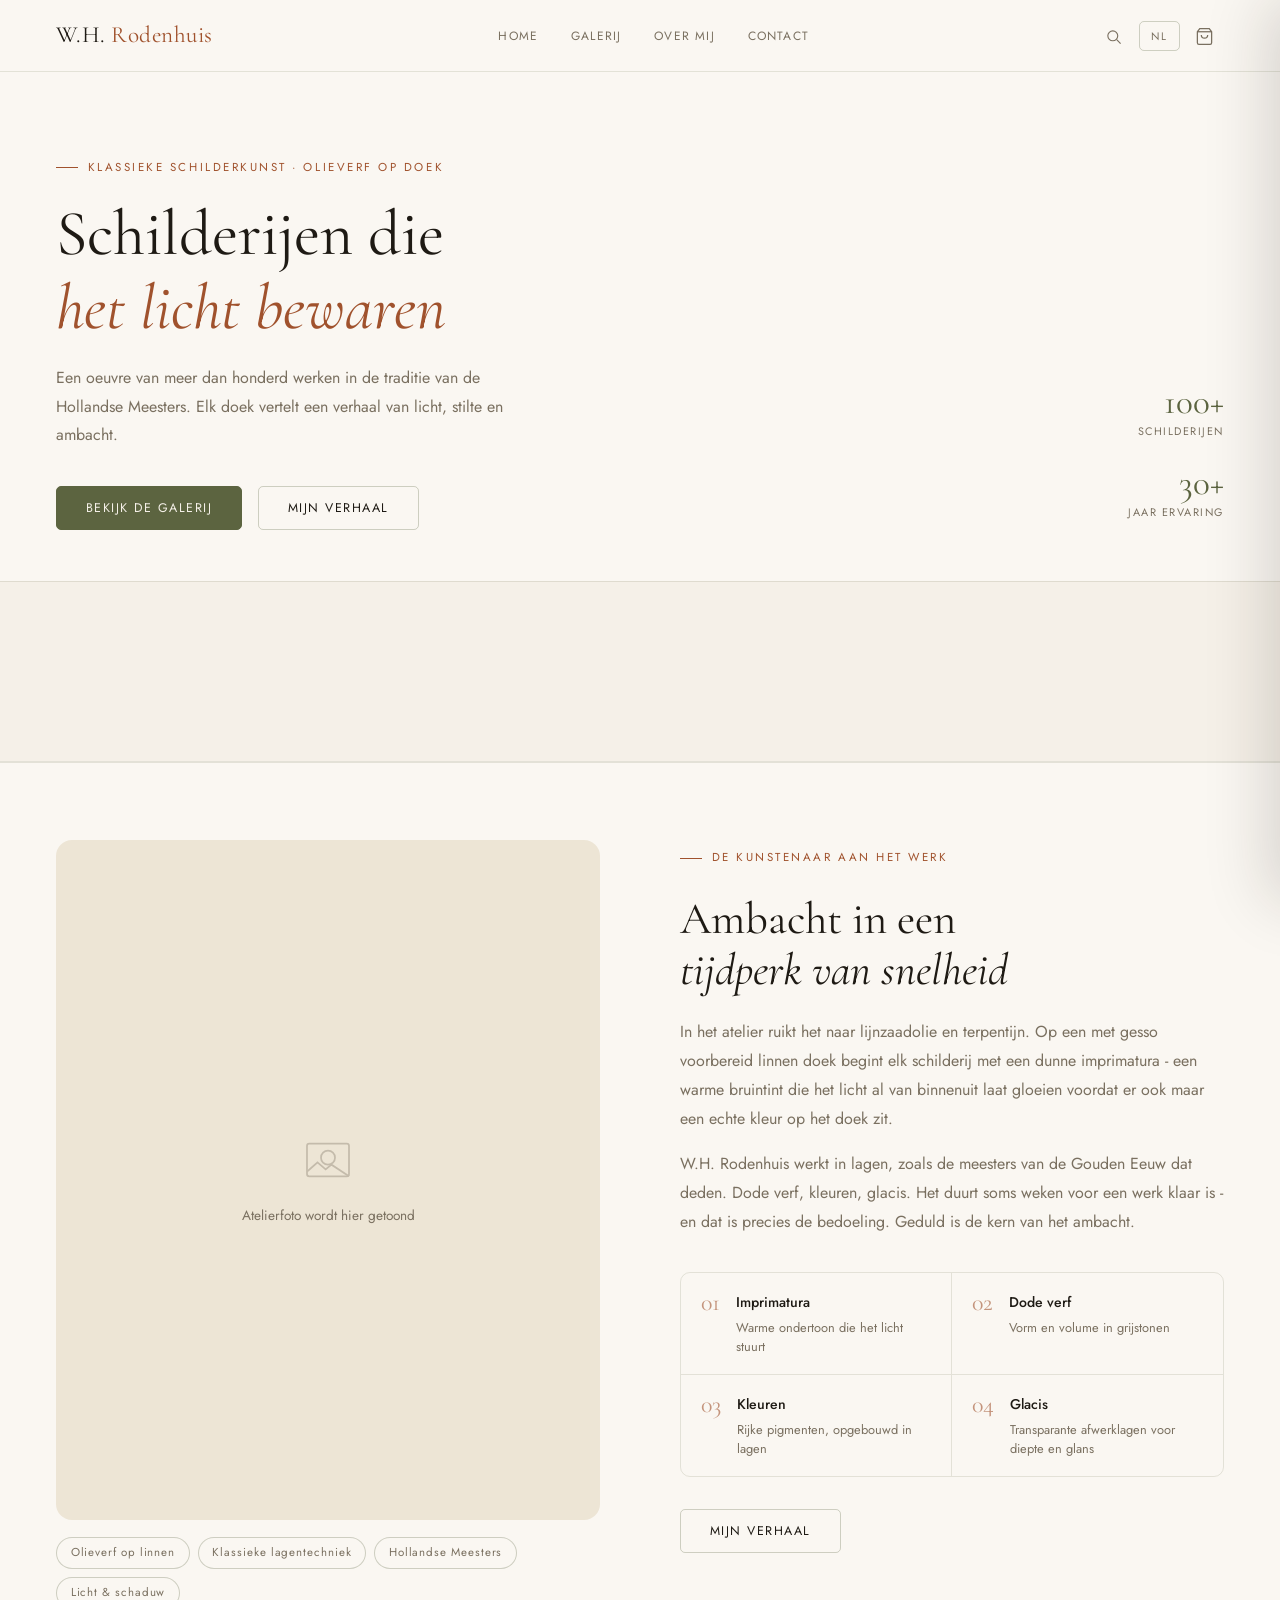
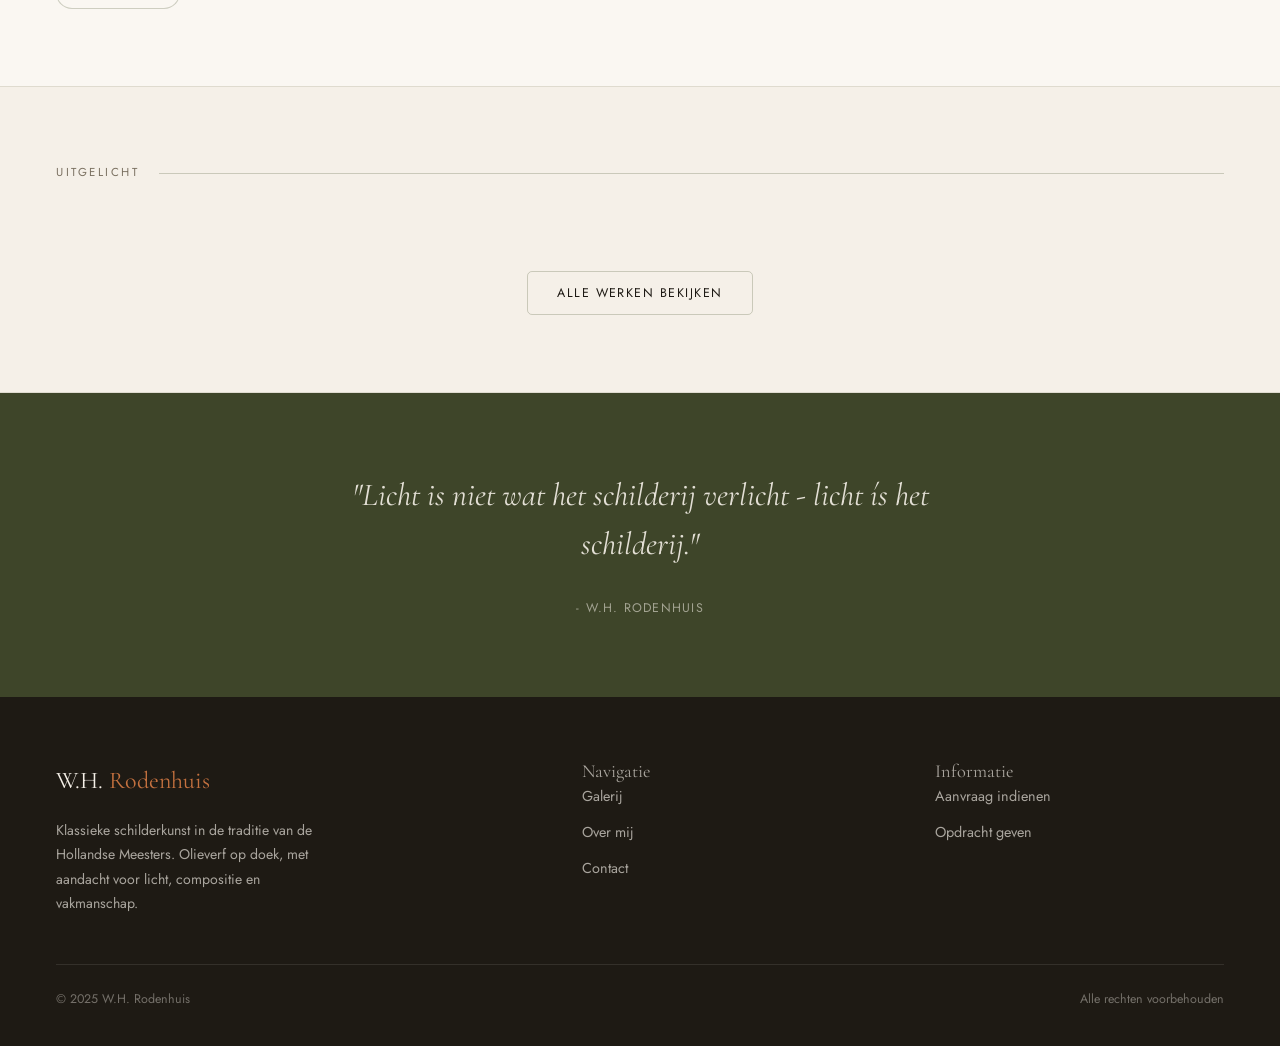
==== commit 98ab40b1: "updates" ====
--- a/index.html
+++ b/index.html
@@ -201,7 +201,10 @@
         <!-- Tekst rechts -->
         <div class="atelier-text">
           <span class="hero-eyebrow" data-i18n="atelier.eyebrow">De kunstenaar aan het werk</span>
-          <h2 data-i18n="atelier.title">Ambacht in een tijdperk van snelheid</h2>
+          <h2 class="fade-up">
+            <span data-i18n="atelier.title1">Ambacht in een</span><br>
+            <em data-i18n="atelier.title2">tijdperk van snelheid</em>
+          </h2>
           <p data-i18n="atelier.body1">In het atelier ruikt het naar lijnzaadolie en terpentijn. Op een met gesso voorbereid linnen doek begint elk schilderij met een dunne imprimatura - een warme bruintint die het licht al van binnenuit laat gloeien voordat er ook maar een echte kleur op het doek zit.</p>
           <p data-i18n="atelier.body2">W.H. Rodenhuis werkt in lagen, zoals de meesters van de Gouden Eeuw dat deden. Dode verf, kleuren, glacis. Het duurt soms weken voor een werk klaar is - en dat is precies de bedoeling. Geduld is de kern van het ambacht.</p>
 
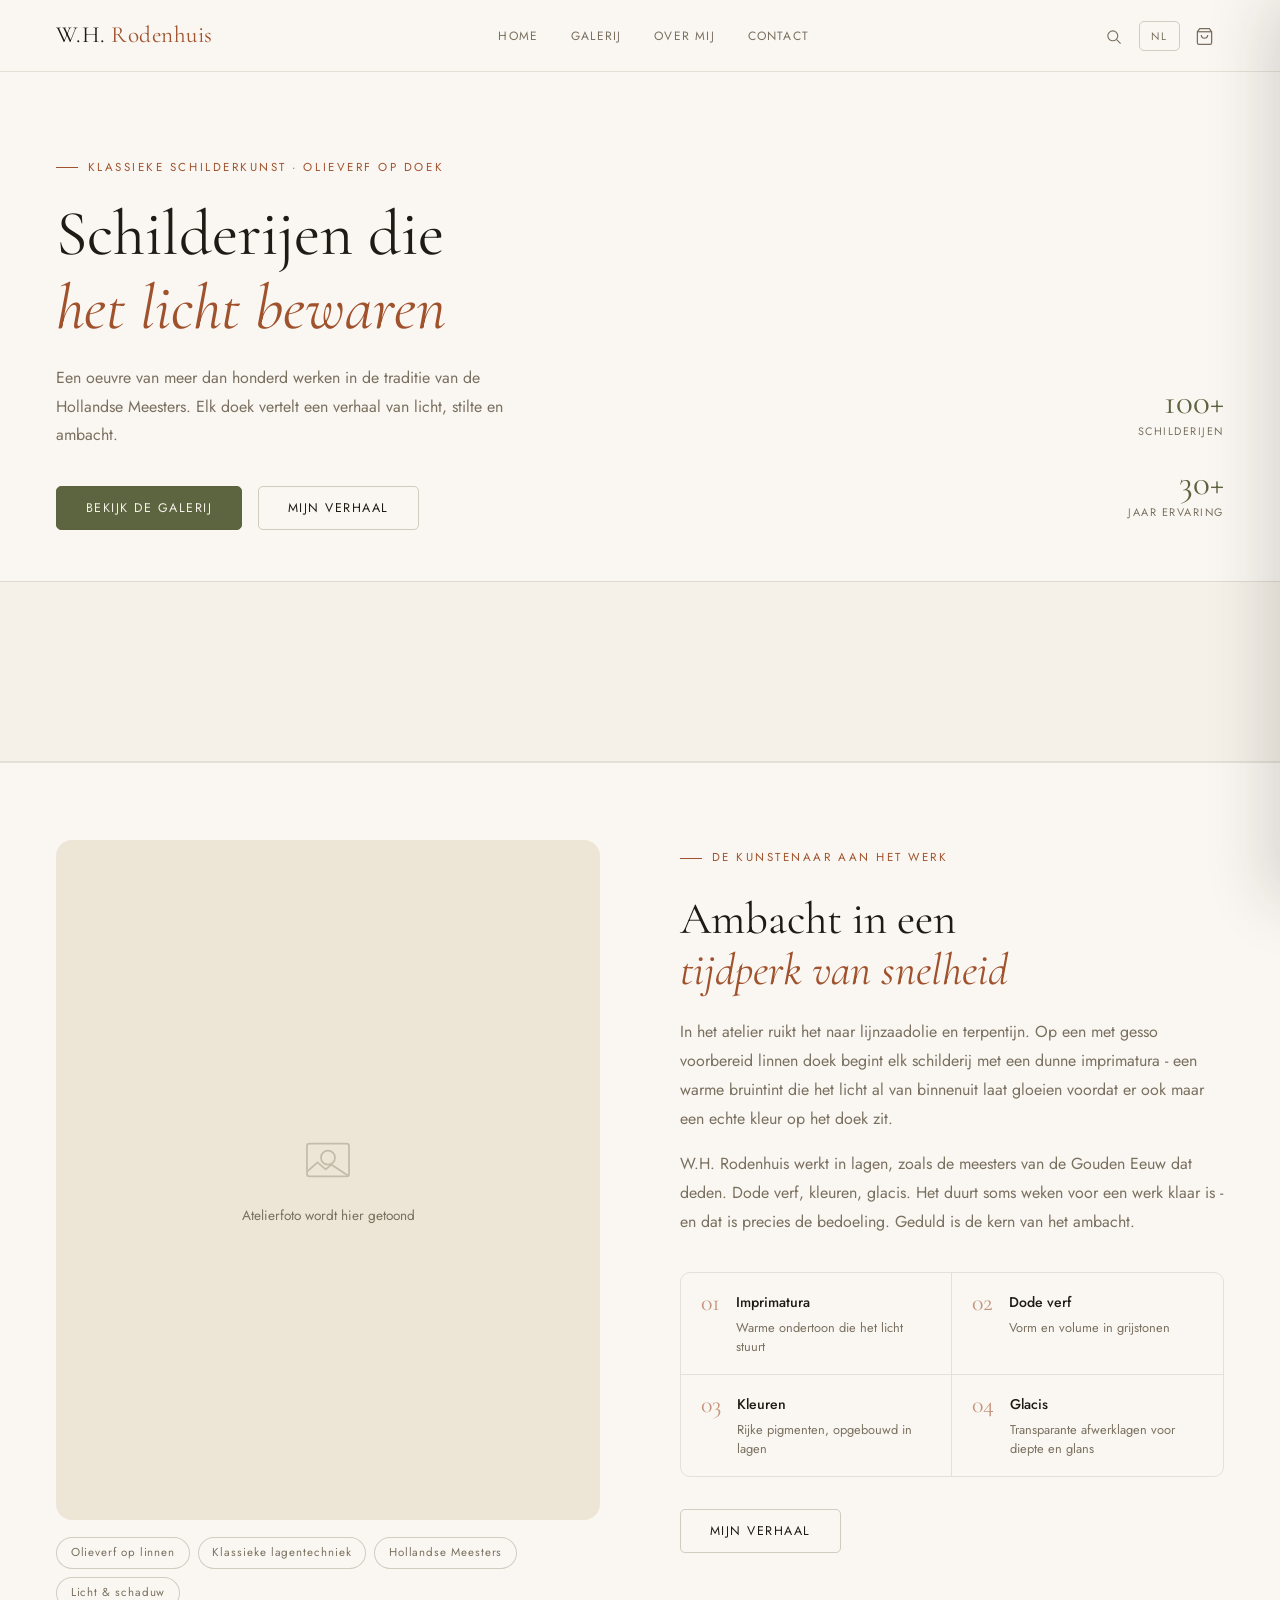
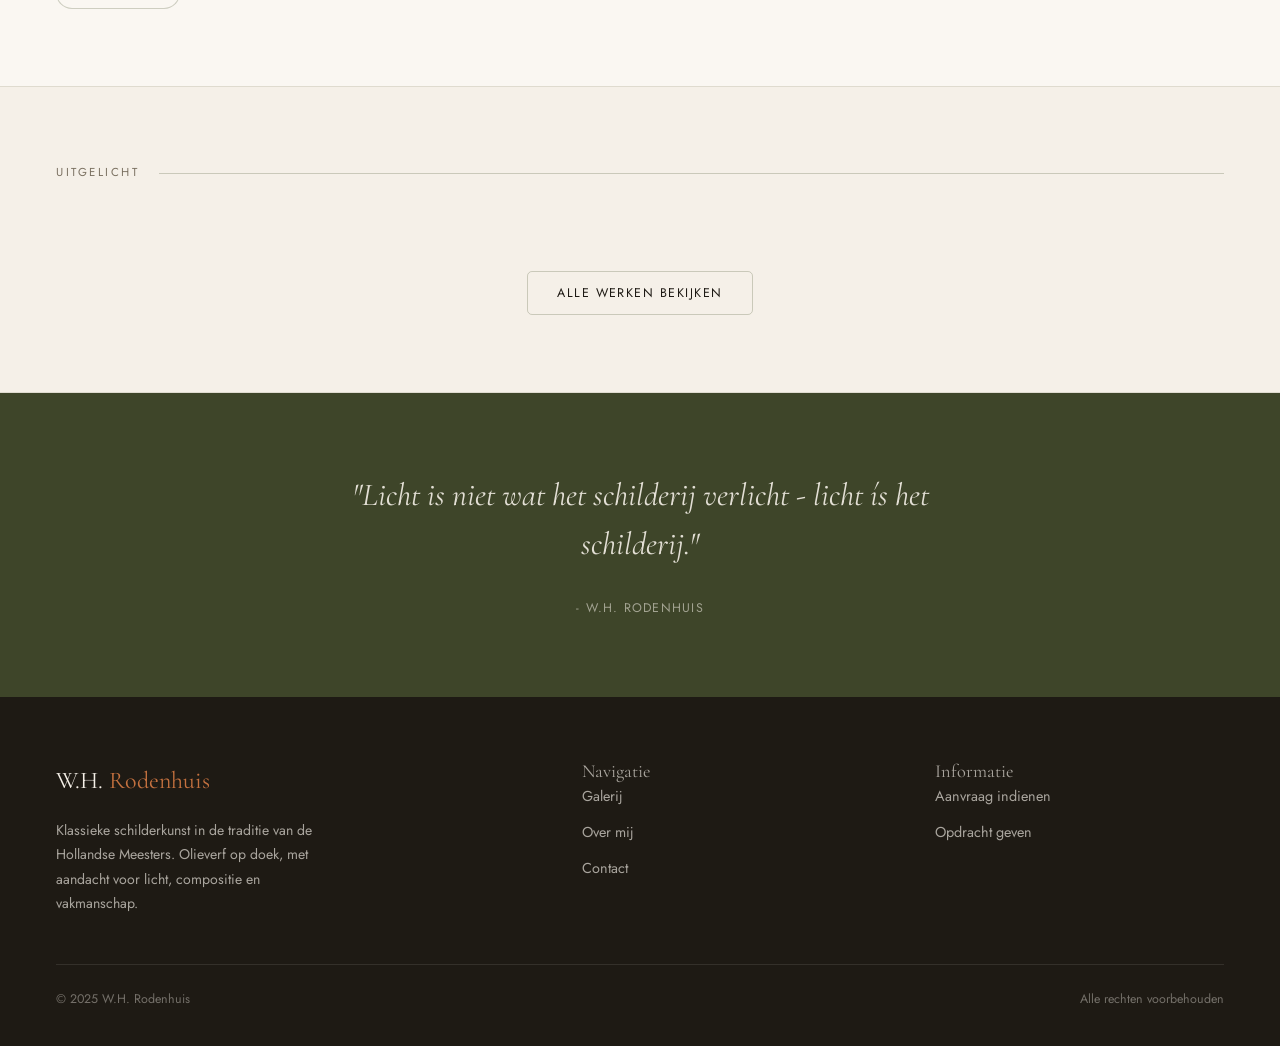
==== commit 41e0e695: "cleanup" ====
--- a/index.html
+++ b/index.html
@@ -354,8 +354,8 @@
         <div class="about-text">
           <span class="hero-eyebrow" data-i18n="about.eyebrow">Over de kunstenaar</span>
           <h2>W.H. Rodenhuis</h2>
-          <p data-i18n="about.bio1">W.H. Rodenhuis is een Nederlandse schilder die werkt in de traditie van de zeventiende-eeuwse Hollandse Meesters. Met olieverf op linnen doek bouwt hij composities op die rijke texturen en genuanceerd lichtgebruik combineren.</p>
-          <p data-i18n="about.bio2">Zijn werk kenmerkt zich door een tijdloze rust - stillevens, landschappen en figuurstudies die de vergankelijkheid van het moment vastleggen in een permanente vorm.</p>
+          <p data-i18n="about.bio1"></p>
+          <p data-i18n="about.bio2"></p>
 
           <blockquote class="about-quote">
             <p data-i18n="quote.text">"Licht is niet wat het schilderij verlicht - licht ís het schilderij."</p>
--- a/css/style.css
+++ b/css/style.css
@@ -752,6 +752,7 @@
   margin-bottom: 1.25rem;
   margin-top: 0.35rem;
 }
+.atelier-text h2 em { font-style: italic; color: var(--terra); }
 
 .atelier-text p {
   color: var(--muted);
@@ -1051,4 +1052,4 @@
   .painting-card-img { height: 145px; }
   .hero-strip-wrap { height: 100px; }
   .gallery-toolbar { flex-direction: column; align-items: flex-start; }
-}
+}
